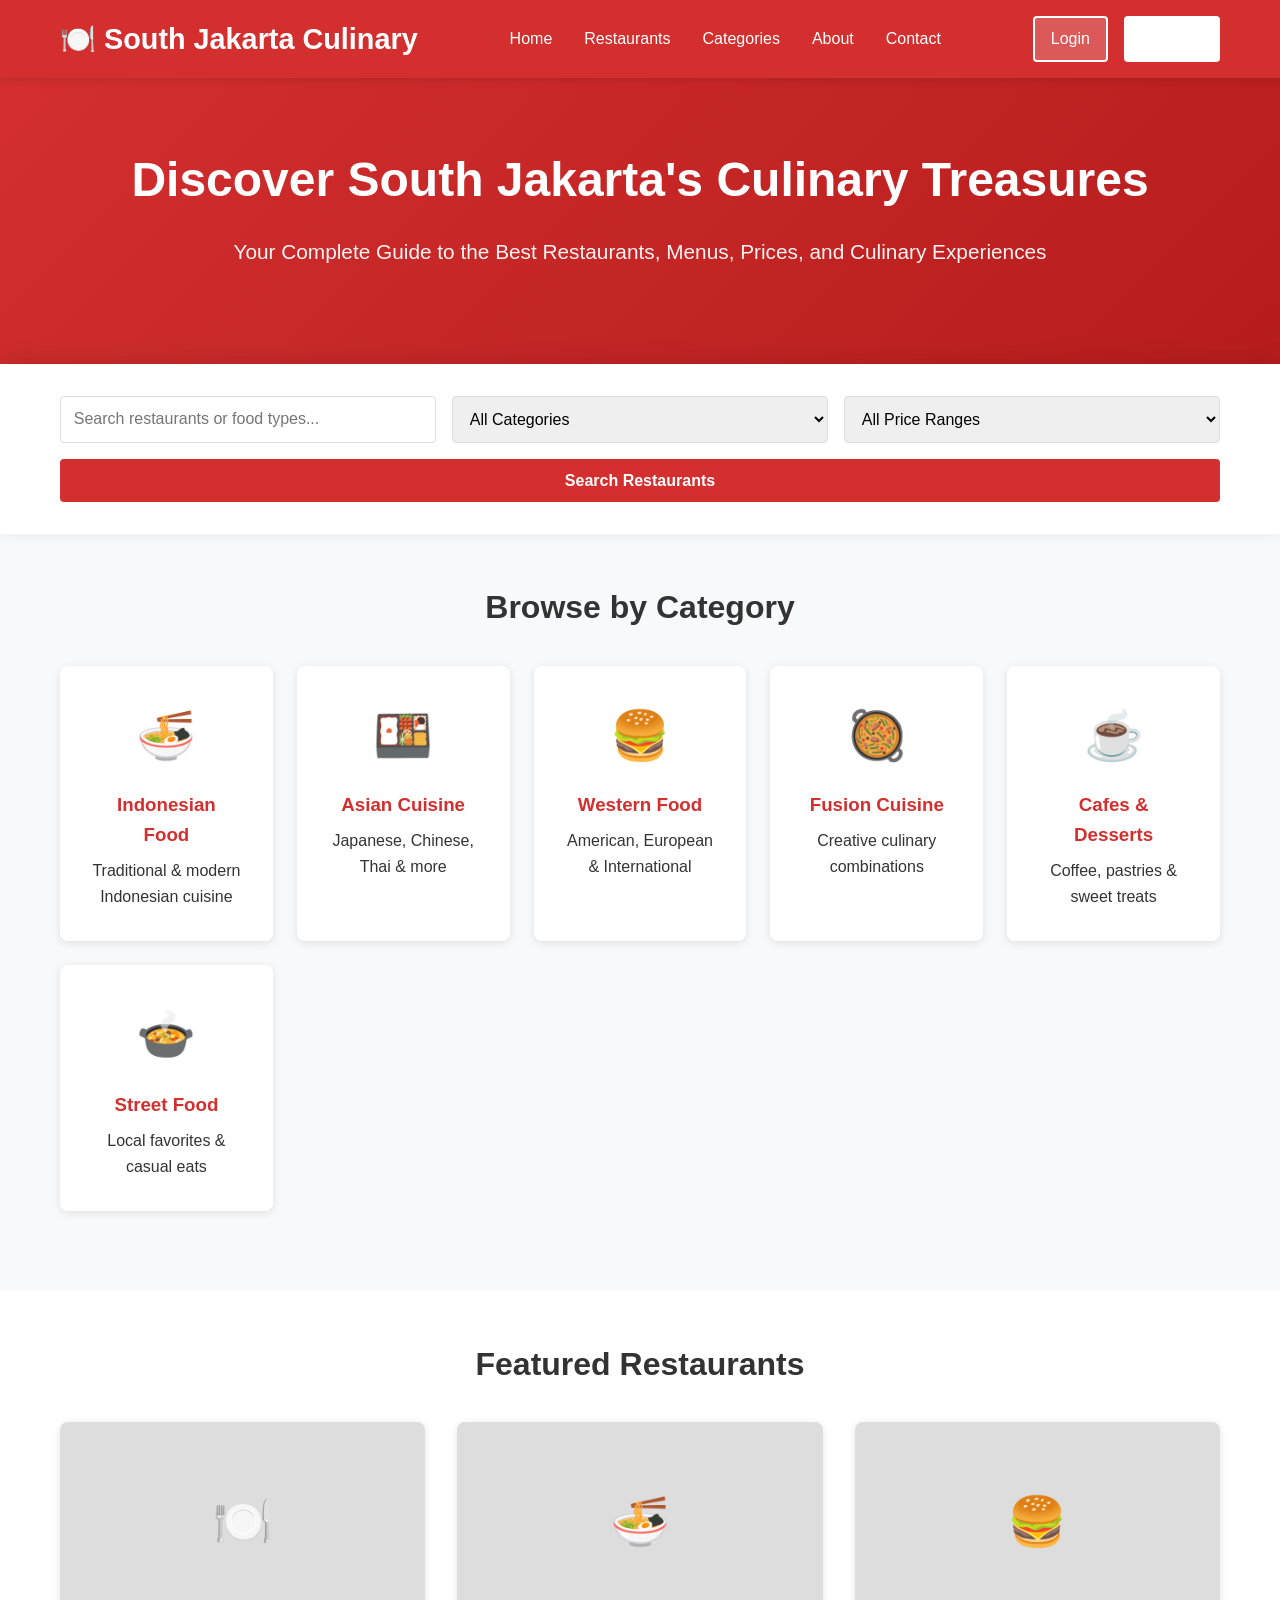
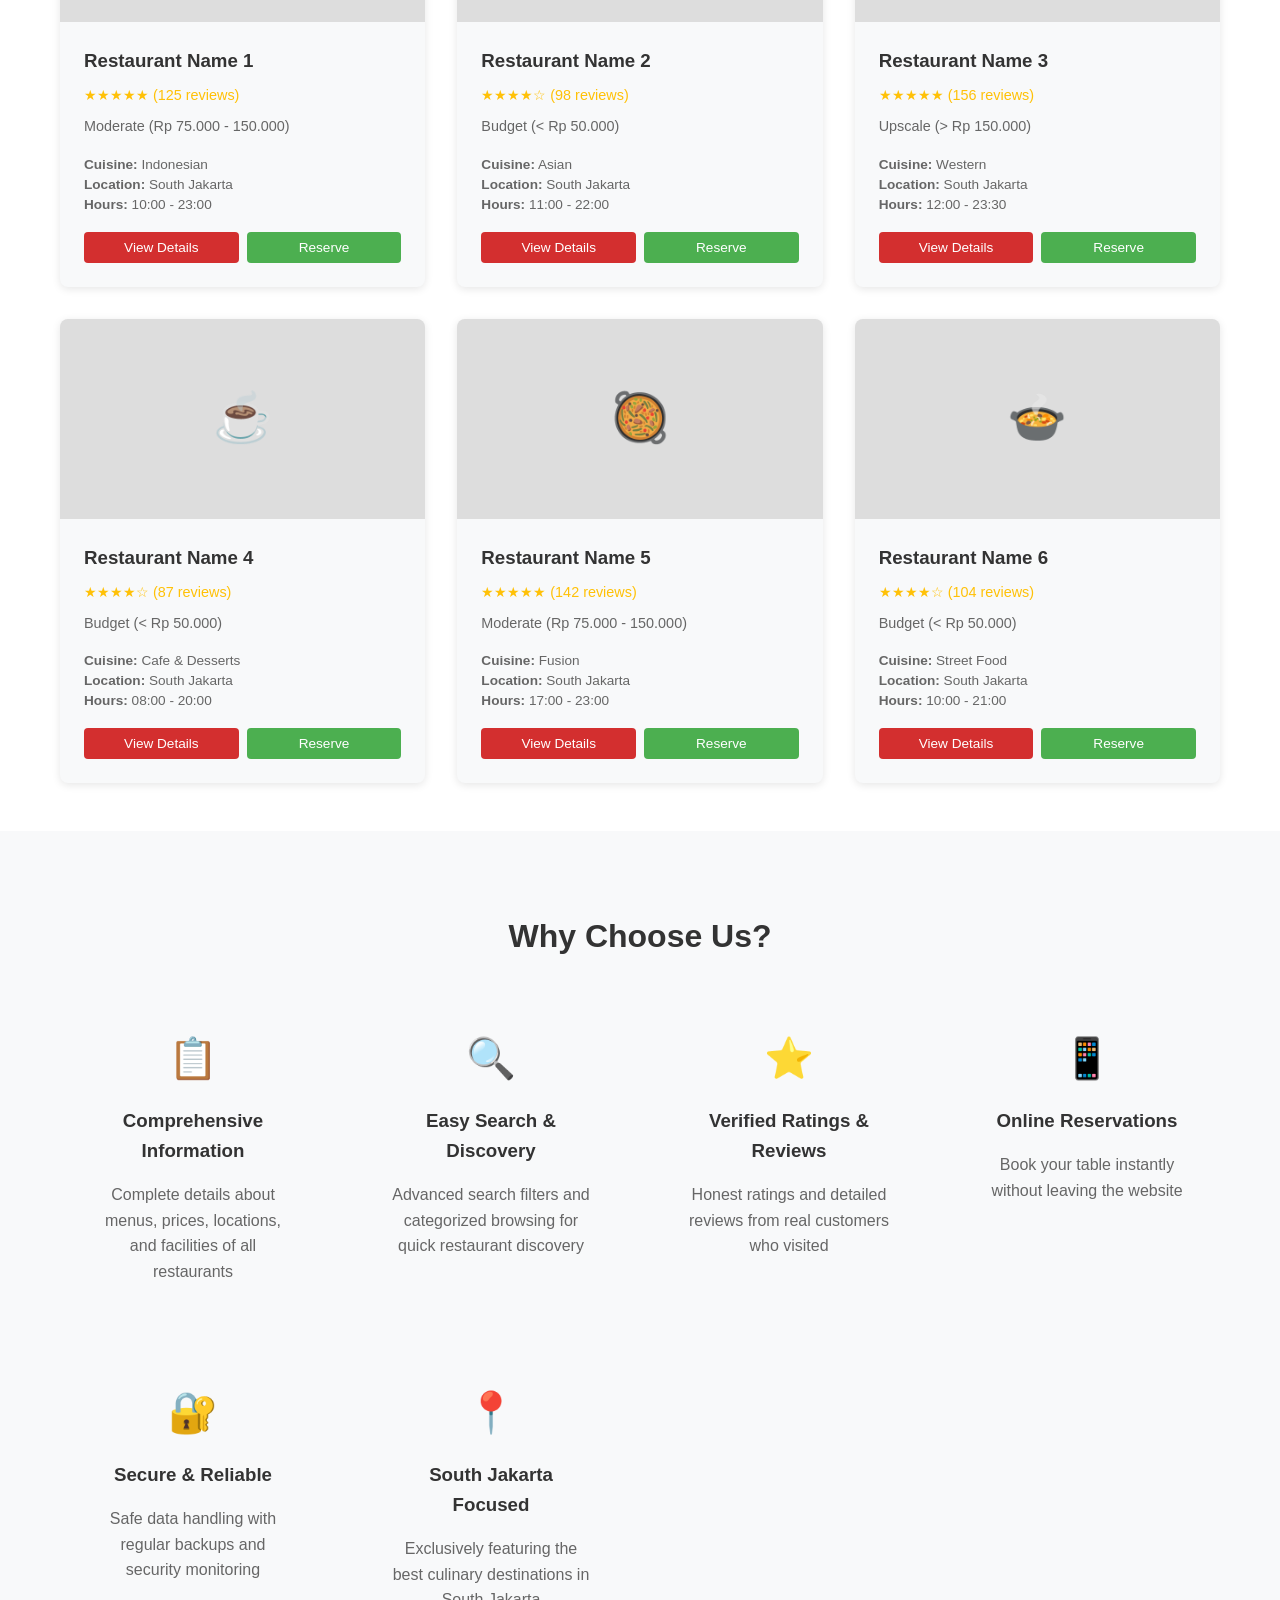
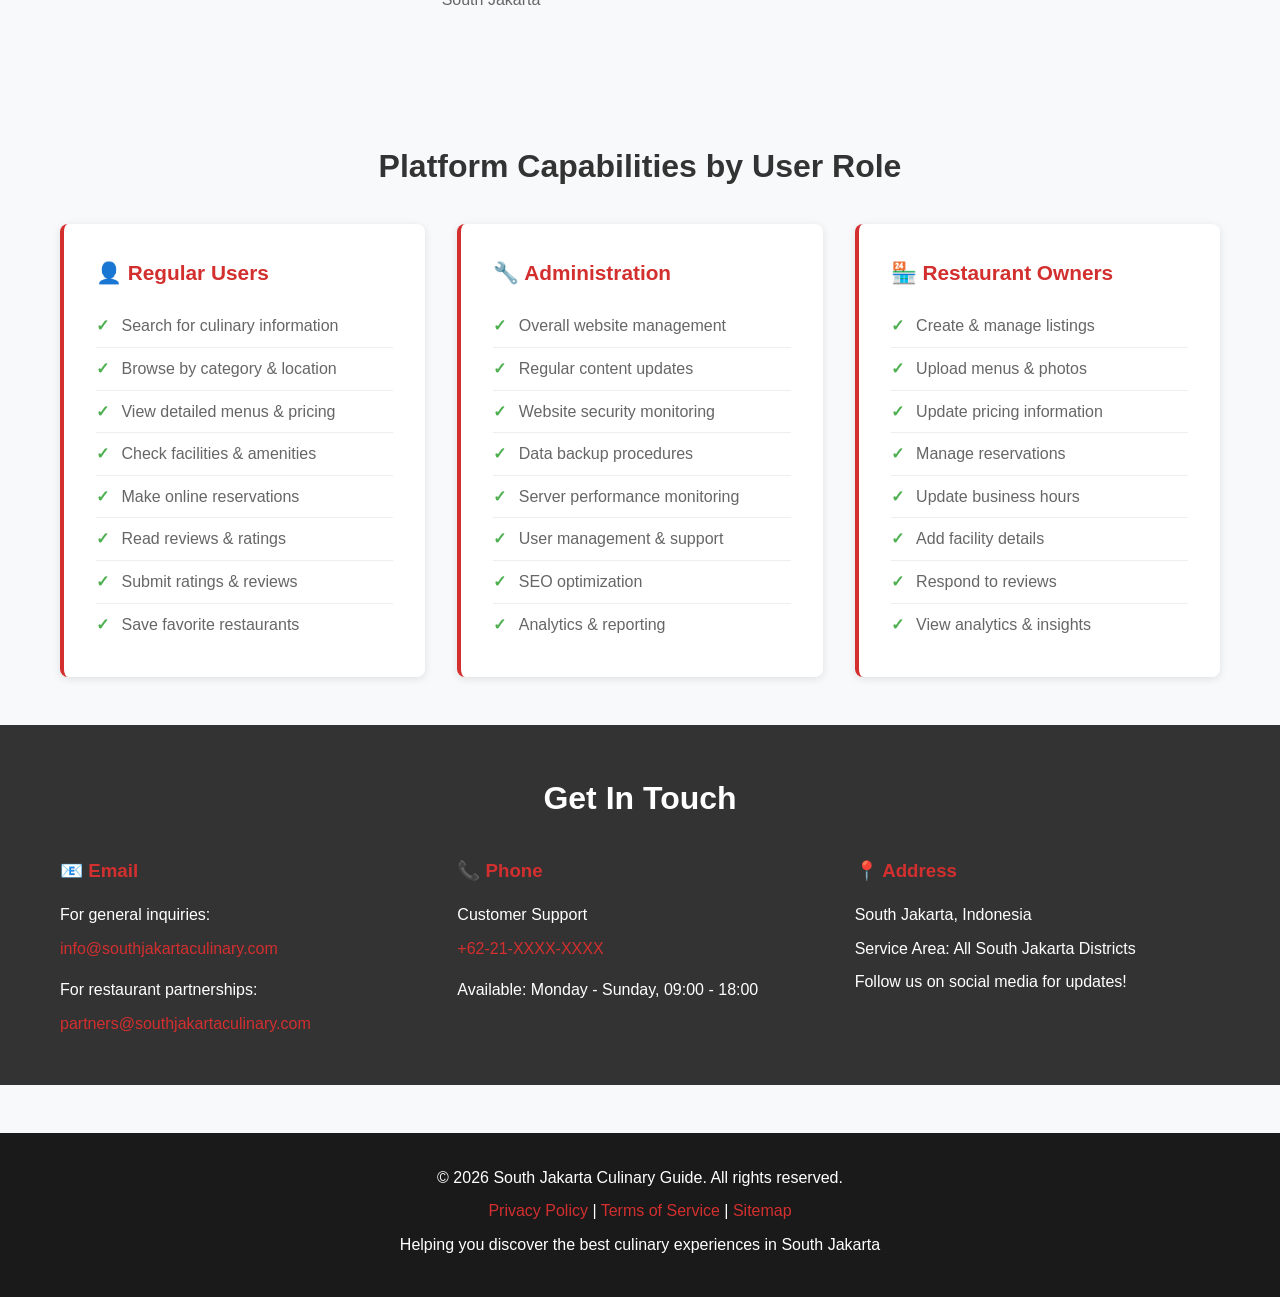
==== index.html @ 456dbf9c "Add initial HTML structure for culinary guide This commit adds a complete HTML structure for the Sou" ====
<!DOCTYPE html>
<html lang="en">
<head>
    <meta charset="UTF-8">
    <meta name="viewport" content="width=device-width, initial-scale=1.0">
    <meta name="description" content="Discover the latest culinary highlights in South Jakarta. Find menus, prices, facilities, ratings, and make reservations at your favorite restaurants.">
    <meta name="keywords" content="South Jakarta, culinary, restaurants, food, menus, prices, reservations, ratings">
    <meta name="author" content="South Jakarta Culinary Guide">
    <meta name="robots" content="index, follow">
    <meta property="og:title" content="South Jakarta Culinary Guide - Latest Food & Restaurant Information">
    <meta property="og:description" content="Your complete guide to culinary highlights in South Jakarta">
    <meta property="og:type" content="website">
    
    <title>South Jakarta Culinary Guide - Discover the Best Restaurants & Food Spots</title>
    
    <style>
        * {
            margin: 0;
            padding: 0;
            box-sizing: border-box;
        }

        body {
            font-family: 'Segoe UI', Tahoma, Geneva, Verdana, sans-serif;
            line-height: 1.6;
            color: #333;
            background-color: #f8f9fa;
        }

        /* Navigation Bar */
        nav {
            background-color: #d32f2f;
            padding: 1rem 0;
            position: sticky;
            top: 0;
            z-index: 100;
            box-shadow: 0 2px 10px rgba(0,0,0,0.1);
        }

        nav .container {
            max-width: 1200px;
            margin: 0 auto;
            padding: 0 20px;
            display: flex;
            justify-content: space-between;
            align-items: center;
        }

        .logo {
            color: white;
            font-size: 1.8rem;
            font-weight: bold;
            text-decoration: none;
        }

        .nav-links {
            display: flex;
            list-style: none;
            gap: 2rem;
        }

        .nav-links a {
            color: white;
            text-decoration: none;
            transition: opacity 0.3s;
        }

        .nav-links a:hover {
            opacity: 0.8;
        }

        .auth-buttons {
            display: flex;
            gap: 1rem;
        }

        .auth-buttons a {
            padding: 0.5rem 1rem;
            border-radius: 4px;
            text-decoration: none;
            transition: background-color 0.3s;
            color: white;
        }

        .login-btn {
            background-color: rgba(255,255,255,0.2);
            border: 2px solid white;
        }

        .login-btn:hover {
            background-color: rgba(255,255,255,0.3);
        }

        .register-btn {
            background-color: white;
            color: #d32f2f;
            font-weight: bold;
        }

        .register-btn:hover {
            background-color: #f0f0f0;
        }

        /* Hero Section */
        .hero {
            background: linear-gradient(135deg, #d32f2f 0%, #b71c1c 100%);
            color: white;
            padding: 4rem 20px;
            text-align: center;
        }

        .hero .container {
            max-width: 1200px;
            margin: 0 auto;
        }

        .hero h1 {
            font-size: 3rem;
            margin-bottom: 1rem;
            font-weight: bold;
        }

        .hero p {
            font-size: 1.3rem;
            margin-bottom: 2rem;
            opacity: 0.95;
        }

        /* Search Bar */
        .search-section {
            background-color: white;
            padding: 2rem 20px;
            box-shadow: 0 -5px 20px rgba(0,0,0,0.1);
        }

        .search-section .container {
            max-width: 1200px;
            margin: 0 auto;
            display: grid;
            grid-template-columns: 1fr 1fr 1fr;
            gap: 1rem;
        }

        .search-section input,
        .search-section select {
            padding: 0.8rem;
            border: 1px solid #ddd;
            border-radius: 4px;
            font-size: 1rem;
        }

        .search-section input:focus,
        .search-section select:focus {
            outline: none;
            border-color: #d32f2f;
            box-shadow: 0 0 5px rgba(211, 47, 47, 0.3);
        }

        .search-btn {
            background-color: #d32f2f;
            color: white;
            border: none;
            padding: 0.8rem;
            border-radius: 4px;
            font-size: 1rem;
            font-weight: bold;
            cursor: pointer;
            transition: background-color 0.3s;
            grid-column: 1 / -1;
        }

        .search-btn:hover {
            background-color: #b71c1c;
        }

        /* Main Container */
        .container {
            max-width: 1200px;
            margin: 0 auto;
            padding: 0 20px;
        }

        /* Category Section */
        .categories-section {
            padding: 3rem 20px;
        }

        .section-title {
            font-size: 2rem;
            margin-bottom: 2rem;
            text-align: center;
            color: #333;
            font-weight: bold;
        }

        .categories-grid {
            display: grid;
            grid-template-columns: repeat(auto-fit, minmax(200px, 1fr));
            gap: 1.5rem;
        }

        .category-card {
            background-color: white;
            padding: 2rem;
            border-radius: 8px;
            text-align: center;
            cursor: pointer;
            transition: transform 0.3s, box-shadow 0.3s;
            box-shadow: 0 2px 8px rgba(0,0,0,0.1);
        }

        .category-card:hover {
            transform: translateY(-5px);
            box-shadow: 0 8px 16px rgba(0,0,0,0.15);
        }

        .category-icon {
            font-size: 3rem;
            margin-bottom: 1rem;
        }

        .category-card h3 {
            color: #d32f2f;
            margin-bottom: 0.5rem;
        }

        /* Featured Restaurants Section */
        .featured-section {
            padding: 3rem 20px;
            background-color: white;
            margin: 2rem 0;
        }

        .restaurants-grid {
            display: grid;
            grid-template-columns: repeat(auto-fill, minmax(280px, 1fr));
            gap: 2rem;
        }

        .restaurant-card {
            background-color: #f8f9fa;
            border-radius: 8px;
            overflow: hidden;
            box-shadow: 0 2px 8px rgba(0,0,0,0.1);
            transition: transform 0.3s, box-shadow 0.3s;
        }

        .restaurant-card:hover {
            transform: translateY(-5px);
            box-shadow: 0 8px 16px rgba(0,0,0,0.15);
        }

        .restaurant-image {
            width: 100%;
            height: 200px;
            background-color: #ddd;
            display: flex;
            align-items: center;
            justify-content: center;
            font-size: 3rem;
            color: #999;
        }

        .restaurant-info {
            padding: 1.5rem;
        }

        .restaurant-info h3 {
            margin-bottom: 0.5rem;
            color: #333;
        }

        .rating {
            color: #ffc107;
            margin-bottom: 0.5rem;
            font-size: 0.9rem;
        }

        .price-range {
            color: #666;
            margin-bottom: 1rem;
            font-size: 0.9rem;
        }

        .restaurant-details {
            font-size: 0.85rem;
            color: #666;
            margin-bottom: 1rem;
            line-height: 1.5;
        }

        .btn-group {
            display: flex;
            gap: 0.5rem;
        }

        .btn-small {
            padding: 0.5rem 1rem;
            border-radius: 4px;
            border: none;
            cursor: pointer;
            text-decoration: none;
            font-size: 0.85rem;
            transition: background-color 0.3s;
            text-align: center;
            flex: 1;
        }

        .btn-view {
            background-color: #d32f2f;
            color: white;
        }

        .btn-view:hover {
            background-color: #b71c1c;
        }

        .btn-reserve {
            background-color: #4CAF50;
            color: white;
        }

        .btn-reserve:hover {
            background-color: #45a049;
        }

        /* Features Section */
        .features-section {
            padding: 3rem 20px;
        }

        .features-grid {
            display: grid;
            grid-template-columns: repeat(auto-fit, minmax(250px, 1fr));
            gap: 2rem;
        }

        .feature-box {
            text-align: center;
            padding: 2rem;
        }

        .feature-icon {
            font-size: 2.5rem;
            margin-bottom: 1rem;
            color: #d32f2f;
        }

        .feature-box h3 {
            margin-bottom: 1rem;
            color: #333;
        }

        .feature-box p {
            color: #666;
            line-height: 1.6;
        }

        /* User Roles Section */
        .roles-section {
            padding: 3rem 20px;
            background-color: #f8f9fa;
        }

        .roles-grid {
            display: grid;
            grid-template-columns: repeat(auto-fit, minmax(300px, 1fr));
            gap: 2rem;
        }

        .role-card {
            background-color: white;
            padding: 2rem;
            border-radius: 8px;
            border-left: 4px solid #d32f2f;
            box-shadow: 0 2px 8px rgba(0,0,0,0.1);
        }

        .role-card h3 {
            color: #d32f2f;
            margin-bottom: 1rem;
            font-size: 1.3rem;
        }

        .role-card ul {
            list-style: none;
            padding-left: 0;
        }

        .role-card li {
            padding: 0.5rem 0;
            color: #666;
            border-bottom: 1px solid #eee;
        }

        .role-card li:last-child {
            border-bottom: none;
        }

        .role-card li:before {
            content: "✓ ";
            color: #4CAF50;
            font-weight: bold;
            margin-right: 0.5rem;
        }

        /* Contact Section */
        .contact-section {
            padding: 3rem 20px;
            background-color: #333;
            color: white;
        }

        .contact-content {
            display: grid;
            grid-template-columns: repeat(auto-fit, minmax(250px, 1fr));
            gap: 2rem;
        }

        .contact-box h3 {
            margin-bottom: 1rem;
            color: #d32f2f;
        }

        .contact-box p {
            margin-bottom: 0.5rem;
        }

        .contact-box a {
            color: #d32f2f;
            text-decoration: none;
        }

        .contact-box a:hover {
            text-decoration: underline;
        }

        /* Footer */
        footer {
            background-color: #1a1a1a;
            color: white;
            text-align: center;
            padding: 2rem;
            margin-top: 3rem;
        }

        footer p {
            margin-bottom: 0.5rem;
        }

        footer a {
            color: #d32f2f;
            text-decoration: none;
        }

        footer a:hover {
            text-decoration: underline;
        }

        /* Mobile Responsive */
        @media (max-width: 768px) {
            .nav-links {
                gap: 1rem;
            }

            .hero h1 {
                font-size: 2rem;
            }

            .hero p {
                font-size: 1rem;
            }

            .search-section .container {
                grid-template-columns: 1fr;
            }

            .search-btn {
                grid-column: auto;
            }

            .categories-grid {
                grid-template-columns: repeat(auto-fit, minmax(150px, 1fr));
            }

            .restaurants-grid {
                grid-template-columns: 1fr;
            }

            .btn-group {
                flex-direction: column;
            }

            .nav-links {
                display: none;
            }
        }

        @media (max-width: 480px) {
            .auth-buttons {
                flex-direction: column;
                gap: 0.5rem;
            }

            .hero h1 {
                font-size: 1.5rem;
            }

            .section-title {
                font-size: 1.5rem;
            }
        }
    </style>
</head>
<body>
    <!-- Navigation Bar -->
    <nav>
        <div class="container">
            <a href="#" class="logo">🍽️ South Jakarta Culinary</a>
            <ul class="nav-links">
                <li><a href="#home">Home</a></li>
                <li><a href="#restaurants">Restaurants</a></li>
                <li><a href="#categories">Categories</a></li>
                <li><a href="#about">About</a></li>
                <li><a href="#contact">Contact</a></li>
            </ul>
            <div class="auth-buttons">
                <a href="#login" class="login-btn">Login</a>
                <a href="#register" class="register-btn">Register</a>
            </div>
        </div>
    </nav>

    <!-- Hero Section -->
    <section class="hero" id="home">
        <div class="container">
            <h1>Discover South Jakarta's Culinary Treasures</h1>
            <p>Your Complete Guide to the Best Restaurants, Menus, Prices, and Culinary Experiences</p>
        </div>
    </section>

    <!-- Search Bar -->
    <section class="search-section">
        <div class="container">
            <input type="text" placeholder="Search restaurants or food types..." id="searchInput">
            <select id="categoryFilter">
                <option value="">All Categories</option>
                <option value="indonesian">Indonesian Cuisine</option>
                <option value="asian">Asian Cuisine</option>
                <option value="western">Western Cuisine</option>
                <option value="fusion">Fusion Cuisine</option>
                <option value="desserts">Desserts & Cafe</option>
            </select>
            <select id="priceFilter">
                <option value="">All Price Ranges</option>
                <option value="budget">Budget (< Rp 50.000)</option>
                <option value="moderate">Moderate (Rp 50.000 - 150.000)</option>
                <option value="upscale">Upscale (> Rp 150.000)</option>
            </select>
            <button class="search-btn">Search Restaurants</button>
        </div>
    </section>

    <!-- Categories Section -->
    <section class="categories-section" id="categories">
        <div class="container">
            <h2 class="section-title">Browse by Category</h2>
            <div class="categories-grid">
                <div class="category-card">
                    <div class="category-icon">🍜</div>
                    <h3>Indonesian Food</h3>
                    <p>Traditional & modern Indonesian cuisine</p>
                </div>
                <div class="category-card">
                    <div class="category-icon">🍱</div>
                    <h3>Asian Cuisine</h3>
                    <p>Japanese, Chinese, Thai & more</p>
                </div>
                <div class="category-card">
                    <div class="category-icon">🍔</div>
                    <h3>Western Food</h3>
                    <p>American, European & International</p>
                </div>
                <div class="category-card">
                    <div class="category-icon">🥘</div>
                    <h3>Fusion Cuisine</h3>
                    <p>Creative culinary combinations</p>
                </div>
                <div class="category-card">
                    <div class="category-icon">☕</div>
                    <h3>Cafes & Desserts</h3>
                    <p>Coffee, pastries & sweet treats</p>
                </div>
                <div class="category-card">
                    <div class="category-icon">🍲</div>
                    <h3>Street Food</h3>
                    <p>Local favorites & casual eats</p>
                </div>
            </div>
        </div>
    </section>

    <!-- Featured Restaurants Section -->
    <section class="featured-section" id="restaurants">
        <div class="container">
            <h2 class="section-title">Featured Restaurants</h2>
            <div class="restaurants-grid">
                <!-- Restaurant Card 1 -->
                <div class="restaurant-card">
                    <div class="restaurant-image">🍽️</div>
                    <div class="restaurant-info">
                        <h3>Restaurant Name 1</h3>
                        <div class="rating">★★★★★ (125 reviews)</div>
                        <div class="price-range">Moderate (Rp 75.000 - 150.000)</div>
                        <div class="restaurant-details">
                            <strong>Cuisine:</strong> Indonesian<br>
                            <strong>Location:</strong> South Jakarta<br>
                            <strong>Hours:</strong> 10:00 - 23:00
                        </div>
                        <div class="btn-group">
                            <button class="btn-small btn-view">View Details</button>
                            <button class="btn-small btn-reserve">Reserve</button>
                        </div>
                    </div>
                </div>

                <!-- Restaurant Card 2 -->
                <div class="restaurant-card">
                    <div class="restaurant-image">🍜</div>
                    <div class="restaurant-info">
                        <h3>Restaurant Name 2</h3>
                        <div class="rating">★★★★☆ (98 reviews)</div>
                        <div class="price-range">Budget (< Rp 50.000)</div>
                        <div class="restaurant-details">
                            <strong>Cuisine:</strong> Asian<br>
                            <strong>Location:</strong> South Jakarta<br>
                            <strong>Hours:</strong> 11:00 - 22:00
                        </div>
                        <div class="btn-group">
                            <button class="btn-small btn-view">View Details</button>
                            <button class="btn-small btn-reserve">Reserve</button>
                        </div>
                    </div>
                </div>

                <!-- Restaurant Card 3 -->
                <div class="restaurant-card">
                    <div class="restaurant-image">🍔</div>
                    <div class="restaurant-info">
                        <h3>Restaurant Name 3</h3>
                        <div class="rating">★★★★★ (156 reviews)</div>
                        <div class="price-range">Upscale (> Rp 150.000)</div>
                        <div class="restaurant-details">
                            <strong>Cuisine:</strong> Western<br>
                            <strong>Location:</strong> South Jakarta<br>
                            <strong>Hours:</strong> 12:00 - 23:30
                        </div>
                        <div class="btn-group">
                            <button class="btn-small btn-view">View Details</button>
                            <button class="btn-small btn-reserve">Reserve</button>
                        </div>
                    </div>
                </div>

                <!-- Restaurant Card 4 -->
                <div class="restaurant-card">
                    <div class="restaurant-image">☕</div>
                    <div class="restaurant-info">
                        <h3>Restaurant Name 4</h3>
                        <div class="rating">★★★★☆ (87 reviews)</div>
                        <div class="price-range">Budget (< Rp 50.000)</div>
                        <div class="restaurant-details">
                            <strong>Cuisine:</strong> Cafe & Desserts<br>
                            <strong>Location:</strong> South Jakarta<br>
                            <strong>Hours:</strong> 08:00 - 20:00
                        </div>
                        <div class="btn-group">
                            <button class="btn-small btn-view">View Details</button>
                            <button class="btn-small btn-reserve">Reserve</button>
                        </div>
                    </div>
                </div>

                <!-- Restaurant Card 5 -->
                <div class="restaurant-card">
                    <div class="restaurant-image">🥘</div>
                    <div class="restaurant-info">
                        <h3>Restaurant Name 5</h3>
                        <div class="rating">★★★★★ (142 reviews)</div>
                        <div class="price-range">Moderate (Rp 75.000 - 150.000)</div>
                        <div class="restaurant-details">
                            <strong>Cuisine:</strong> Fusion<br>
                            <strong>Location:</strong> South Jakarta<br>
                            <strong>Hours:</strong> 17:00 - 23:00
                        </div>
                        <div class="btn-group">
                            <button class="btn-small btn-view">View Details</button>
                            <button class="btn-small btn-reserve">Reserve</button>
                        </div>
                    </div>
                </div>

                <!-- Restaurant Card 6 -->
                <div class="restaurant-card">
                    <div class="restaurant-image">🍲</div>
                    <div class="restaurant-info">
                        <h3>Restaurant Name 6</h3>
                        <div class="rating">★★★★☆ (104 reviews)</div>
                        <div class="price-range">Budget (< Rp 50.000)</div>
                        <div class="restaurant-details">
                            <strong>Cuisine:</strong> Street Food<br>
                            <strong>Location:</strong> South Jakarta<br>
                            <strong>Hours:</strong> 10:00 - 21:00
                        </div>
                        <div class="btn-group">
                            <button class="btn-small btn-view">View Details</button>
                            <button class="btn-small btn-reserve">Reserve</button>
                        </div>
                    </div>
                </div>
            </div>
        </div>
    </section>

    <!-- Key Features Section -->
    <section class="features-section">
        <div class="container">
            <h2 class="section-title">Why Choose Us?</h2>
            <div class="features-grid">
                <div class="feature-box">
                    <div class="feature-icon">📋</div>
                    <h3>Comprehensive Information</h3>
                    <p>Complete details about menus, prices, locations, and facilities of all restaurants</p>
                </div>
                <div class="feature-box">
                    <div class="feature-icon">🔍</div>
                    <h3>Easy Search & Discovery</h3>
                    <p>Advanced search filters and categorized browsing for quick restaurant discovery</p>
                </div>
                <div class="feature-box">
                    <div class="feature-icon">⭐</div>
                    <h3>Verified Ratings & Reviews</h3>
                    <p>Honest ratings and detailed reviews from real customers who visited</p>
                </div>
                <div class="feature-box">
                    <div class="feature-icon">📱</div>
                    <h3>Online Reservations</h3>
                    <p>Book your table instantly without leaving the website</p>
                </div>
                <div class="feature-box">
                    <div class="feature-icon">🔐</div>
                    <h3>Secure & Reliable</h3>
                    <p>Safe data handling with regular backups and security monitoring</p>
                </div>
                <div class="feature-box">
                    <div class="feature-icon">📍</div>
                    <h3>South Jakarta Focused</h3>
                    <p>Exclusively featuring the best culinary destinations in South Jakarta</p>
                </div>
            </div>
        </div>
    </section>

    <!-- User Roles & Functionality Section -->
    <section class="roles-section" id="about">
        <div class="container">
            <h2 class="section-title">Platform Capabilities by User Role</h2>
            <div class="roles-grid">
                <!-- User Role -->
                <div class="role-card">
                    <h3>👤 Regular Users</h3>
                    <ul>
                        <li>Search for culinary information</li>
                        <li>Browse by category & location</li>
                        <li>View detailed menus & pricing</li>
                        <li>Check facilities & amenities</li>
                        <li>Make online reservations</li>
                        <li>Read reviews & ratings</li>
                        <li>Submit ratings & reviews</li>
                        <li>Save favorite restaurants</li>
                    </ul>
                </div>

                <!-- Administrator Role -->
                <div class="role-card">
                    <h3>🔧 Administration</h3>
                    <ul>
                        <li>Overall website management</li>
                        <li>Regular content updates</li>
                        <li>Website security monitoring</li>
                        <li>Data backup procedures</li>
                        <li>Server performance monitoring</li>
                        <li>User management & support</li>
                        <li>SEO optimization</li>
                        <li>Analytics & reporting</li>
                    </ul>
                </div>

                <!-- Restaurant Owner Role -->
                <div class="role-card">
                    <h3>🏪 Restaurant Owners</h3>
                    <ul>
                        <li>Create & manage listings</li>
                        <li>Upload menus & photos</li>
                        <li>Update pricing information</li>
                        <li>Manage reservations</li>
                        <li>Update business hours</li>
                        <li>Add facility details</li>
                        <li>Respond to reviews</li>
                        <li>View analytics & insights</li>
                    </ul>
                </div>
            </div>
        </div>
    </section>

    <!-- Contact Section -->
    <section class="contact-section" id="contact">
        <div class="container">
            <h2 class="section-title" style="color: white;">Get In Touch</h2>
            <div class="contact-content">
                <div class="contact-box">
                    <h3>📧 Email</h3>
                    <p>For general inquiries:</p>
                    <a href="mailto:info@southjakartaculinary.com">info@southjakartaculinary.com</a>
                    <p style="margin-top: 1rem;">For restaurant partnerships:</p>
                    <a href="mailto:partners@southjakartaculinary.com">partners@southjakartaculinary.com</a>
                </div>
                <div class="contact-box">
                    <h3>📞 Phone</h3>
                    <p>Customer Support</p>
                    <a href="tel:+62-21-xxxx-xxxx">+62-21-XXXX-XXXX</a>
                    <p style="margin-top: 1rem;">Available: Monday - Sunday, 09:00 - 18:00</p>
                </div>
                <div class="contact-box">
                    <h3>📍 Address</h3>
                    <p>South Jakarta, Indonesia</p>
                    <p>Service Area: All South Jakarta Districts</p>
                    <p>Follow us on social media for updates!</p>
                </div>
            </div>
        </div>
    </section>

    <!-- Footer -->
    <footer>
        <div class="container">
            <p>&copy; 2026 South Jakarta Culinary Guide. All rights reserved.</p>
            <p>
                <a href="#privacy">Privacy Policy</a> | 
                <a href="#terms">Terms of Service</a> | 
                <a href="#sitemap">Sitemap</a>
            </p>
            <p>Helping you discover the best culinary experiences in South Jakarta</p>
        </div>
    </footer>

    <script>
        // Search functionality
        document.querySelector('.search-btn').addEventListener('click', function() {
            const searchInput = document.getElementById('searchInput').value;
            const category = document.getElementById('categoryFilter').value;
            const price = document.getElementById('priceFilter').value;
            
            console.log('Search Query:', searchInput);
            console.log('Category:', category);
            console.log('Price Range:', price);
            
            // TODO: Implement actual search functionality
            alert('Search functionality will be implemented with backend integration');
        });

        // Category card click handlers
        document.querySelectorAll('.category-card').forEach(card => {
            card.addEventListener('click', function() {
                const categoryName = this.querySelector('h3').textContent;
                console.log('Selected category:', categoryName);
                // TODO: Filter restaurants by selected category
            });
        });

        // View Details button handlers
        document.querySelectorAll('.btn-view').forEach(btn => {
            btn.addEventListener('click', function() {
                const restaurantName = this.closest('.restaurant-card').querySelector('h3').textContent;
                console.log('Viewing details for:', restaurantName);
                // TODO: Navigate to detail page
            });
        });

        // Reservation button handlers
        document.querySelectorAll('.btn-reserve').forEach(btn => {
            btn.addEventListener('click', function() {
                const restaurantName = this.closest('.restaurant-card').querySelector('h3').textContent;
                console.log('Making reservation for:', restaurantName);
                // TODO: Open reservation modal/form
                alert('Reservation system coming soon!');
            });
        });

        // Smooth scrolling for navigation links
        document.querySelectorAll('a[href^="#"]').forEach(anchor => {
            anchor.addEventListener('click', function (e) {
                const href = this.getAttribute('href');
                if (href !== '#login' && href !== '#register' && href !== '#privacy' && href !== '#terms' && href !== '#sitemap') {
                    e.preventDefault();
                    const target = document.querySelector(href);
                    if (target) {
                        target.scrollIntoView({
                            behavior: 'smooth',
                            block: 'start'
                        });
                    }
                }
            });
        });
    </script>
</body>
</html>
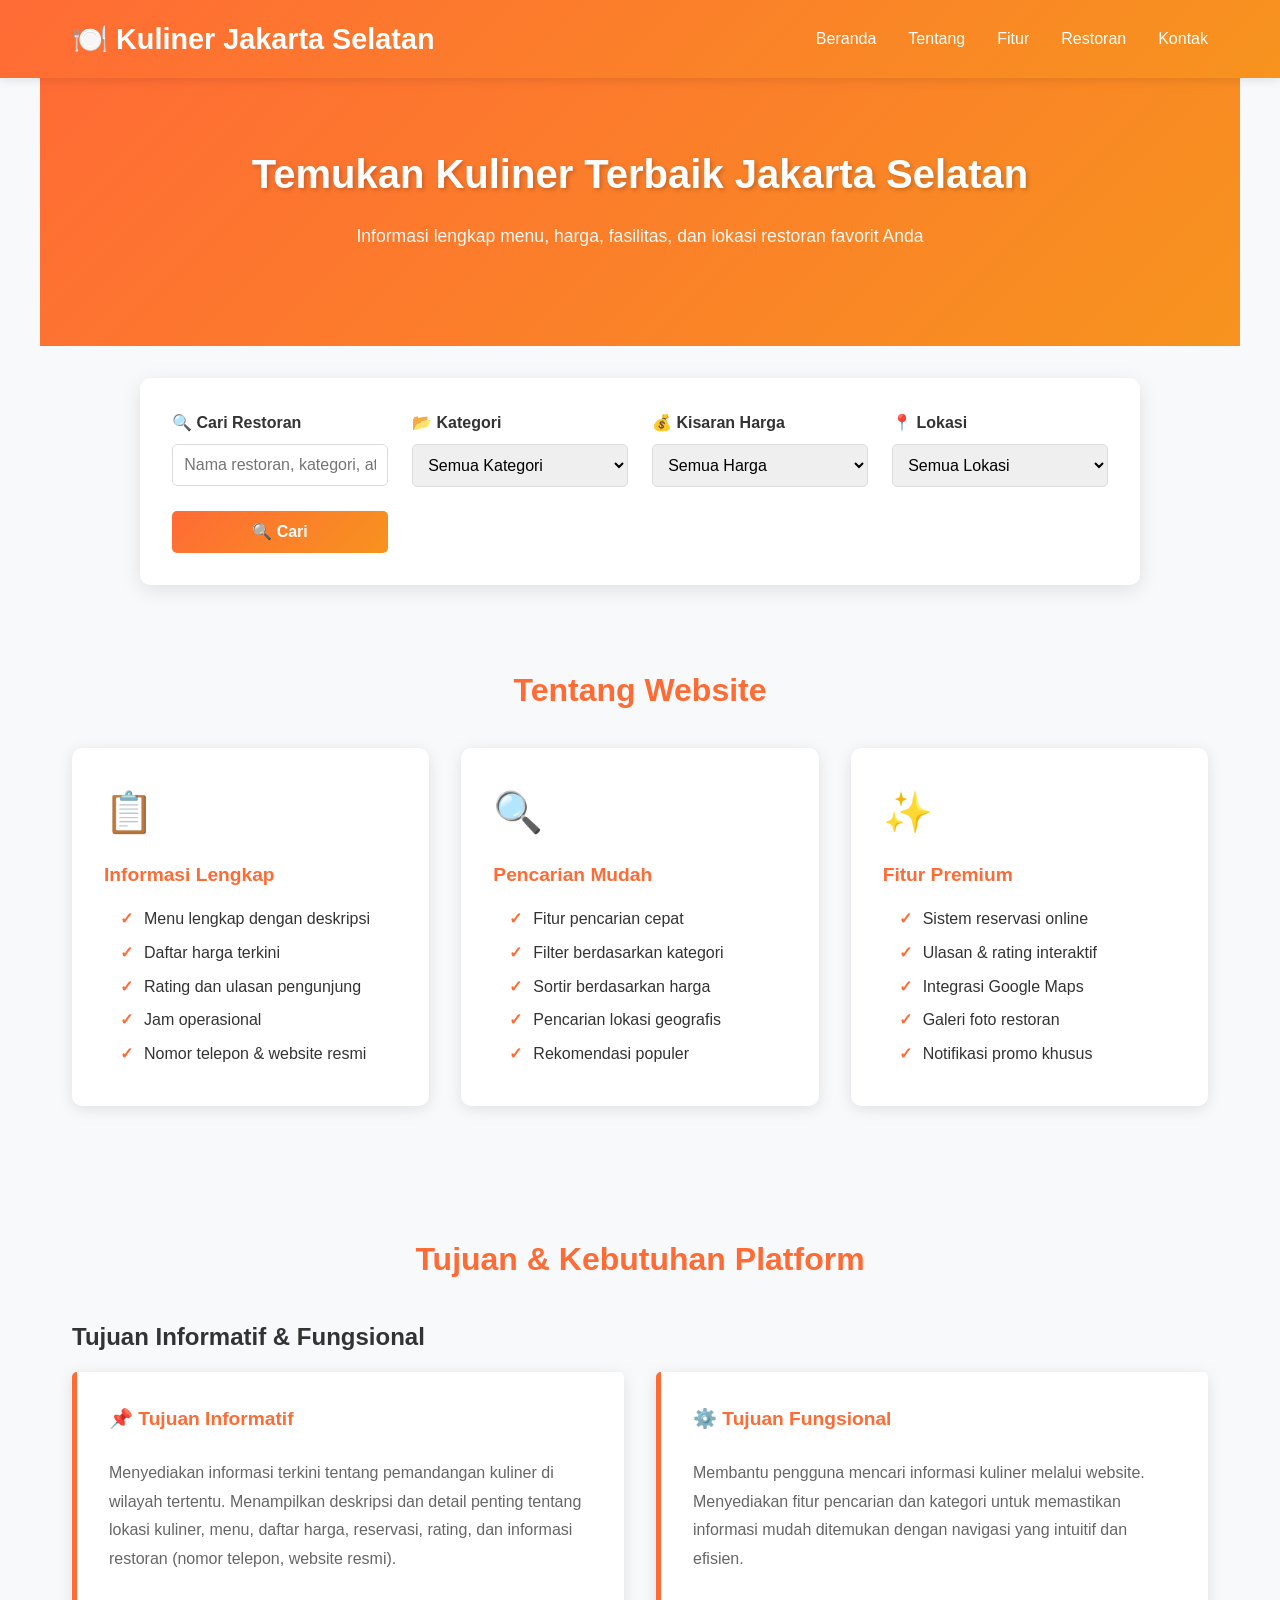
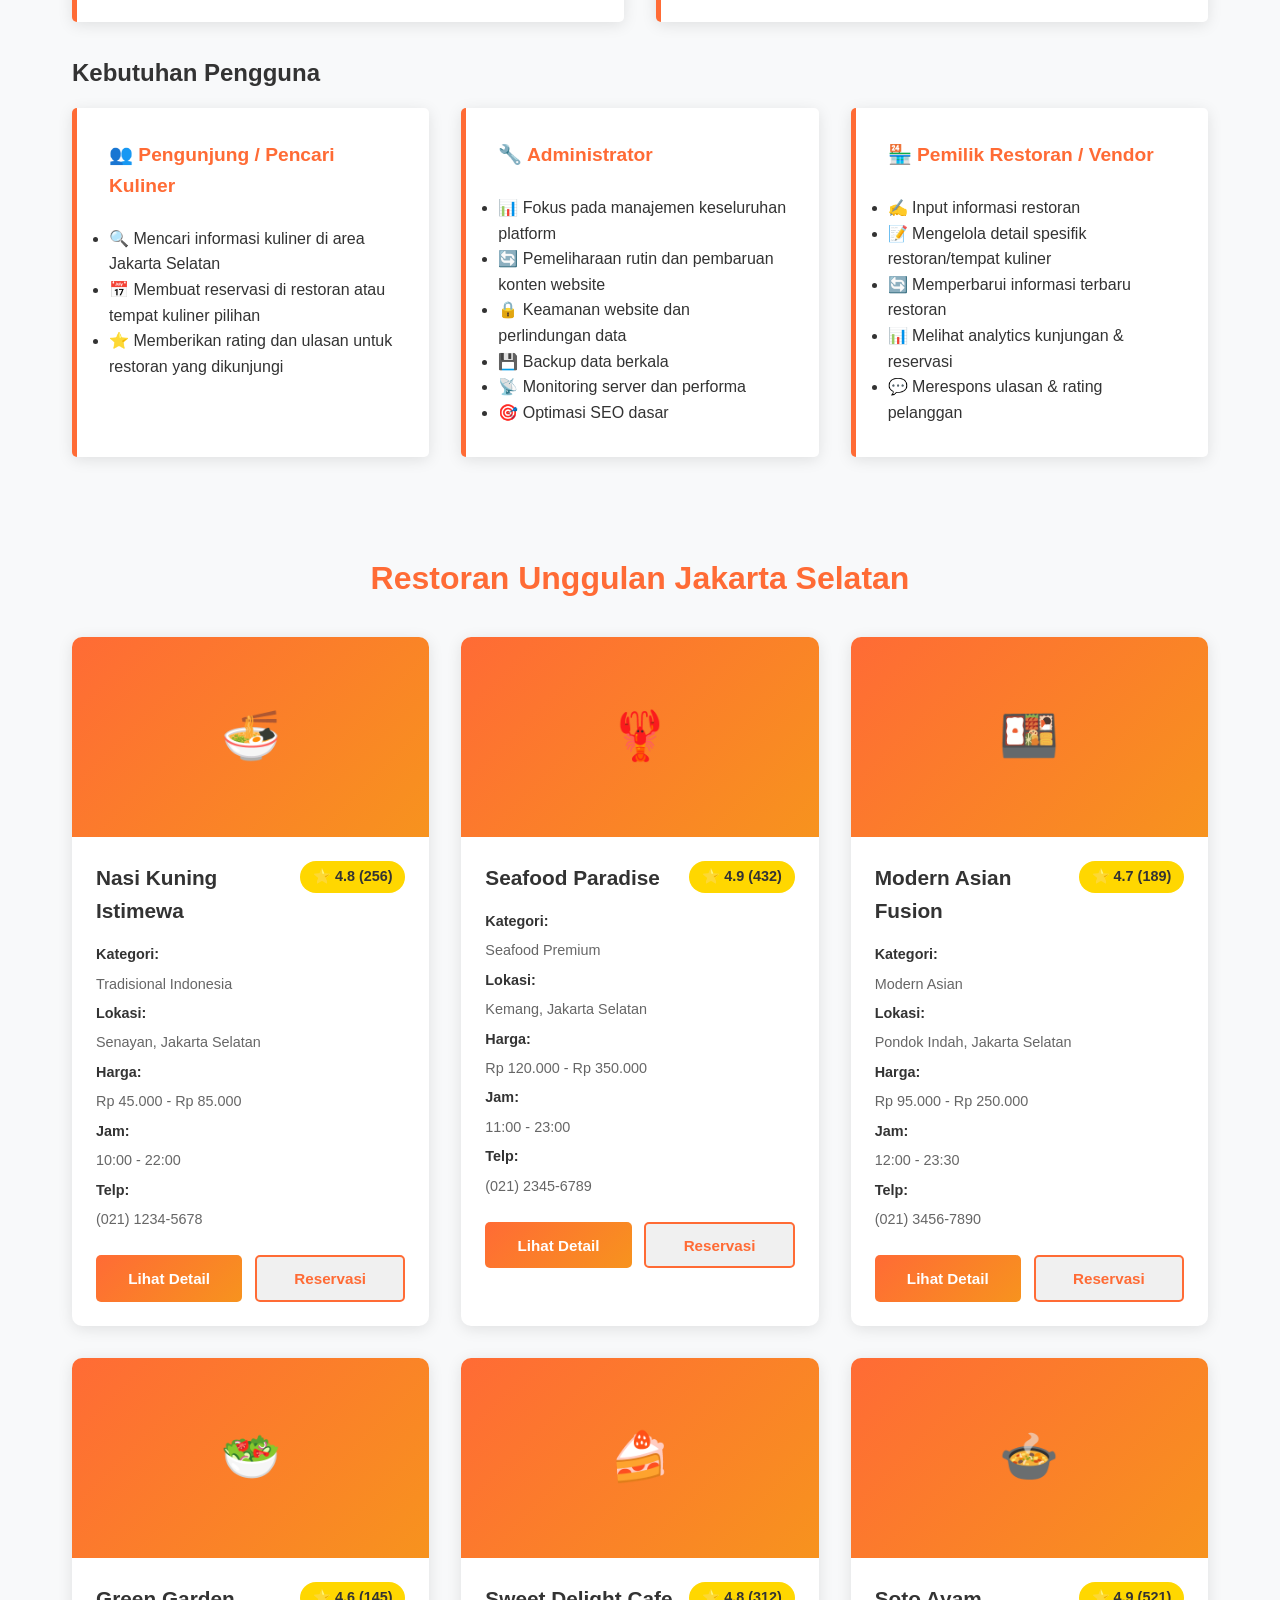
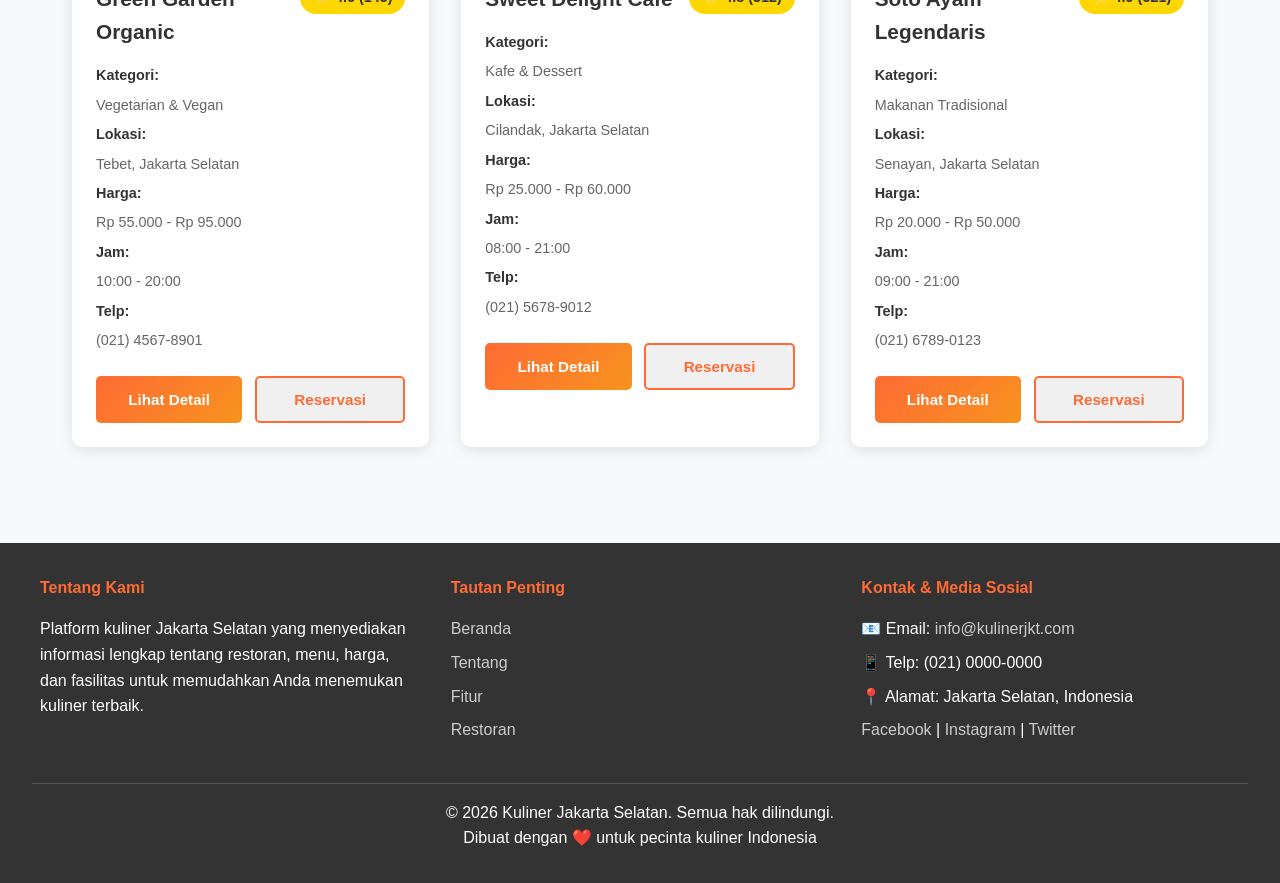
==== commit 40ff478d: "Create index.html" ====
--- a/index.html
+++ b/index.html
@@ -1,18 +1,15 @@
 <!DOCTYPE html>
-<html lang="en">
+<html lang="id">
 <head>
     <meta charset="UTF-8">
     <meta name="viewport" content="width=device-width, initial-scale=1.0">
-    <meta name="description" content="Discover the latest culinary highlights in South Jakarta. Find menus, prices, facilities, ratings, and make reservations at your favorite restaurants.">
-    <meta name="keywords" content="South Jakarta, culinary, restaurants, food, menus, prices, reservations, ratings">
-    <meta name="author" content="South Jakarta Culinary Guide">
-    <meta name="robots" content="index, follow">
-    <meta property="og:title" content="South Jakarta Culinary Guide - Latest Food & Restaurant Information">
-    <meta property="og:description" content="Your complete guide to culinary highlights in South Jakarta">
+    <meta name="description" content="Informasi Kuliner Terlengkap Jakarta Selatan - Menu, Harga, Fasilitas, dan Lokasi Restoran Terbaik">
+    <meta name="keywords" content="kuliner, restoran, Jakarta Selatan, menu, reservasi, rating">
+    <meta name="author" content="Kuliner Jakarta Selatan">
+    <meta property="og:title" content="Kuliner Jakarta Selatan - Informasi Restoran Terlengkap">
+    <meta property="og:description" content="Cari informasi kuliner, menu, harga, dan reservasi restoran di Jakarta Selatan">
     <meta property="og:type" content="website">
-    
-    <title>South Jakarta Culinary Guide - Discover the Best Restaurants & Food Spots</title>
-    
+    <title>Kuliner Jakarta Selatan - Informasi Restoran & Reservasi</title>
     <style>
         * {
             margin: 0;
@@ -27,9 +24,10 @@
             background-color: #f8f9fa;
         }
 
-        /* Navigation Bar */
-        nav {
-            background-color: #d32f2f;
+        /* ===== HEADER & NAVIGASI ===== */
+        header {
+            background: linear-gradient(135deg, #ff6b35 0%, #f7931e 100%);
+            color: white;
             padding: 1rem 0;
             position: sticky;
             top: 0;
@@ -37,20 +35,20 @@
             box-shadow: 0 2px 10px rgba(0,0,0,0.1);
         }
 
-        nav .container {
-            max-width: 1200px;
-            margin: 0 auto;
-            padding: 0 20px;
+        nav {
             display: flex;
             justify-content: space-between;
             align-items: center;
+            max-width: 1200px;
+            margin: 0 auto;
+            padding: 0 2rem;
         }
 
         .logo {
-            color: white;
             font-size: 1.8rem;
             font-weight: bold;
             text-decoration: none;
+            color: white;
         }
 
         .nav-links {
@@ -69,850 +67,780 @@
             opacity: 0.8;
         }
 
-        .auth-buttons {
-            display: flex;
-            gap: 1rem;
-        }
-
-        .auth-buttons a {
-            padding: 0.5rem 1rem;
-            border-radius: 4px;
-            text-decoration: none;
-            transition: background-color 0.3s;
+        /* ===== HERO SECTION ===== */
+        .hero {
+            background: linear-gradient(135deg, #ff6b35 0%, #f7931e 100%);
             color: white;
-        }
-
-        .login-btn {
-            background-color: rgba(255,255,255,0.2);
-            border: 2px solid white;
-        }
-
-        .login-btn:hover {
-            background-color: rgba(255,255,255,0.3);
-        }
-
-        .register-btn {
-            background-color: white;
-            color: #d32f2f;
-            font-weight: bold;
-        }
-
-        .register-btn:hover {
-            background-color: #f0f0f0;
-        }
-
-        /* Hero Section */
-        .hero {
-            background: linear-gradient(135deg, #d32f2f 0%, #b71c1c 100%);
-            color: white;
-            padding: 4rem 20px;
+            padding: 4rem 2rem;
             text-align: center;
         }
 
-        .hero .container {
+        .hero-content {
             max-width: 1200px;
             margin: 0 auto;
         }
 
         .hero h1 {
-            font-size: 3rem;
+            font-size: 2.5rem;
             margin-bottom: 1rem;
-            font-weight: bold;
+            text-shadow: 2px 2px 4px rgba(0,0,0,0.2);
         }
 
         .hero p {
-            font-size: 1.3rem;
+            font-size: 1.1rem;
             margin-bottom: 2rem;
             opacity: 0.95;
         }
 
-        /* Search Bar */
-        .search-section {
-            background-color: white;
-            padding: 2rem 20px;
-            box-shadow: 0 -5px 20px rgba(0,0,0,0.1);
-        }
-
-        .search-section .container {
+        /* ===== SEARCH & FILTER ===== */
+        .search-filter {
+            background: white;
+            padding: 2rem;
+            border-radius: 10px;
+            box-shadow: 0 5px 20px rgba(0,0,0,0.1);
+            margin: 2rem auto;
+            max-width: 1000px;
+            display: grid;
+            grid-template-columns: repeat(auto-fit, minmax(200px, 1fr));
+            gap: 1.5rem;
+        }
+
+        .search-group {
+            display: flex;
+            flex-direction: column;
+        }
+
+        .search-group label {
+            font-weight: 600;
+            margin-bottom: 0.5rem;
+            color: #333;
+        }
+
+        .search-group input,
+        .search-group select {
+            padding: 0.7rem;
+            border: 1px solid #ddd;
+            border-radius: 5px;
+            font-size: 1rem;
+            transition: border-color 0.3s;
+        }
+
+        .search-group input:focus,
+        .search-group select:focus {
+            outline: none;
+            border-color: #ff6b35;
+            box-shadow: 0 0 5px rgba(255, 107, 53, 0.3);
+        }
+
+        .search-btn {
+            background: linear-gradient(135deg, #ff6b35 0%, #f7931e 100%);
+            color: white;
+            padding: 0.7rem 2rem;
+            border: none;
+            border-radius: 5px;
+            cursor: pointer;
+            font-size: 1rem;
+            font-weight: 600;
+            transition: transform 0.3s, box-shadow 0.3s;
+            align-self: flex-end;
+        }
+
+        .search-btn:hover {
+            transform: translateY(-2px);
+            box-shadow: 0 5px 15px rgba(255, 107, 53, 0.4);
+        }
+
+        /* ===== SECTION STYLES ===== */
+        section {
+            max-width: 1200px;
+            margin: 0 auto;
+            padding: 3rem 2rem;
+        }
+
+        section h2 {
+            font-size: 2rem;
+            margin-bottom: 2rem;
+            color: #ff6b35;
+            text-align: center;
+        }
+
+        section h3 {
+            font-size: 1.5rem;
+            margin-bottom: 1rem;
+            color: #333;
+        }
+
+        /* ===== FEATURES GRID ===== */
+        .features-grid {
+            display: grid;
+            grid-template-columns: repeat(auto-fit, minmax(300px, 1fr));
+            gap: 2rem;
+            margin-bottom: 2rem;
+        }
+
+        .feature-card {
+            background: white;
+            padding: 2rem;
+            border-radius: 10px;
+            box-shadow: 0 3px 15px rgba(0,0,0,0.1);
+            transition: transform 0.3s, box-shadow 0.3s;
+        }
+
+        .feature-card:hover {
+            transform: translateY(-5px);
+            box-shadow: 0 8px 25px rgba(0,0,0,0.15);
+        }
+
+        .feature-card-icon {
+            font-size: 2.5rem;
+            margin-bottom: 1rem;
+        }
+
+        .feature-card h4 {
+            color: #ff6b35;
+            margin-bottom: 1rem;
+            font-size: 1.2rem;
+        }
+
+        .feature-card ul {
+            list-style: none;
+            padding-left: 1rem;
+        }
+
+        .feature-card li {
+            margin-bottom: 0.5rem;
+            padding-left: 1.5rem;
+            position: relative;
+        }
+
+        .feature-card li:before {
+            content: "✓";
+            position: absolute;
+            left: 0;
+            color: #ff6b35;
+            font-weight: bold;
+        }
+
+        /* ===== OBJECTIVES SECTION ===== */
+        .objectives-container {
+            display: grid;
+            grid-template-columns: repeat(auto-fit, minmax(280px, 1fr));
+            gap: 2rem;
+        }
+
+        .objective-box {
+            background: white;
+            padding: 2rem;
+            border-left: 5px solid #ff6b35;
+            border-radius: 5px;
+            box-shadow: 0 3px 15px rgba(0,0,0,0.1);
+        }
+
+        .objective-box h4 {
+            color: #ff6b35;
+            margin-bottom: 1.5rem;
+            font-size: 1.2rem;
+        }
+
+        .objective-box p {
+            margin-bottom: 1rem;
+            color: #666;
+            line-height: 1.8;
+        }
+
+        /* ===== RESTAURANT GRID ===== */
+        .restaurant-grid {
+            display: grid;
+            grid-template-columns: repeat(auto-fill, minmax(300px, 1fr));
+            gap: 2rem;
+        }
+
+        .restaurant-card {
+            background: white;
+            border-radius: 10px;
+            overflow: hidden;
+            box-shadow: 0 3px 15px rgba(0,0,0,0.1);
+            transition: transform 0.3s, box-shadow 0.3s;
+        }
+
+        .restaurant-card:hover {
+            transform: translateY(-8px);
+            box-shadow: 0 8px 25px rgba(0,0,0,0.15);
+        }
+
+        .restaurant-image {
+            width: 100%;
+            height: 200px;
+            background: linear-gradient(135deg, #ff6b35 0%, #f7931e 100%);
+            display: flex;
+            align-items: center;
+            justify-content: center;
+            color: white;
+            font-size: 3rem;
+        }
+
+        .restaurant-info {
+            padding: 1.5rem;
+        }
+
+        .restaurant-header {
+            display: flex;
+            justify-content: space-between;
+            align-items: start;
+            margin-bottom: 1rem;
+        }
+
+        .restaurant-name {
+            font-size: 1.3rem;
+            font-weight: bold;
+            color: #333;
+            flex: 1;
+        }
+
+        .restaurant-rating {
+            background: #ffd700;
+            padding: 0.3rem 0.8rem;
+            border-radius: 20px;
+            font-weight: bold;
+            color: #333;
+            font-size: 0.9rem;
+        }
+
+        .restaurant-details {
+            font-size: 0.9rem;
+            color: #666;
+            margin-bottom: 0.8rem;
+        }
+
+        .restaurant-details span {
+            display: block;
+            margin-bottom: 0.4rem;
+        }
+
+        .restaurant-details-label {
+            font-weight: 600;
+            color: #333;
+        }
+
+        .restaurant-actions {
+            display: flex;
+            gap: 0.8rem;
+            margin-top: 1.5rem;
+        }
+
+        .btn {
+            flex: 1;
+            padding: 0.8rem 1rem;
+            border: none;
+            border-radius: 5px;
+            cursor: pointer;
+            font-weight: 600;
+            transition: all 0.3s;
+            text-decoration: none;
+            text-align: center;
+            font-size: 0.95rem;
+        }
+
+        .btn-primary {
+            background: linear-gradient(135deg, #ff6b35 0%, #f7931e 100%);
+            color: white;
+        }
+
+        .btn-primary:hover {
+            transform: translateY(-2px);
+            box-shadow: 0 5px 15px rgba(255, 107, 53, 0.4);
+        }
+
+        .btn-secondary {
+            background: #f0f0f0;
+            color: #ff6b35;
+            border: 2px solid #ff6b35;
+        }
+
+        .btn-secondary:hover {
+            background: #ff6b35;
+            color: white;
+        }
+
+        /* ===== FOOTER ===== */
+        footer {
+            background: #333;
+            color: white;
+            padding: 2rem;
+            text-align: center;
+            margin-top: 3rem;
+        }
+
+        .footer-content {
             max-width: 1200px;
             margin: 0 auto;
             display: grid;
-            grid-template-columns: 1fr 1fr 1fr;
-            gap: 1rem;
-        }
-
-        .search-section input,
-        .search-section select {
-            padding: 0.8rem;
-            border: 1px solid #ddd;
-            border-radius: 4px;
-            font-size: 1rem;
-        }
-
-        .search-section input:focus,
-        .search-section select:focus {
-            outline: none;
-            border-color: #d32f2f;
-            box-shadow: 0 0 5px rgba(211, 47, 47, 0.3);
-        }
-
-        .search-btn {
-            background-color: #d32f2f;
-            color: white;
-            border: none;
-            padding: 0.8rem;
-            border-radius: 4px;
-            font-size: 1rem;
-            font-weight: bold;
-            cursor: pointer;
-            transition: background-color 0.3s;
-            grid-column: 1 / -1;
-        }
-
-        .search-btn:hover {
-            background-color: #b71c1c;
-        }
-
-        /* Main Container */
+            grid-template-columns: repeat(auto-fit, minmax(250px, 1fr));
+            gap: 2rem;
+            text-align: left;
+            margin-bottom: 2rem;
+        }
+
+        .footer-section h4 {
+            color: #ff6b35;
+            margin-bottom: 1rem;
+        }
+
+        .footer-section ul {
+            list-style: none;
+        }
+
+        .footer-section ul li {
+            margin-bottom: 0.5rem;
+        }
+
+        .footer-section a {
+            color: #ccc;
+            text-decoration: none;
+            transition: color 0.3s;
+        }
+
+        .footer-section a:hover {
+            color: #ff6b35;
+        }
+
+        .footer-bottom {
+            border-top: 1px solid #555;
+            padding-top: 1rem;
+            text-align: center;
+        }
+
+        /* ===== RESPONSIVE ===== */
+        @media (max-width: 768px) {
+            .hero h1 {
+                font-size: 1.8rem;
+            }
+
+            .hero p {
+                font-size: 1rem;
+            }
+
+            .nav-links {
+                gap: 1rem;
+                font-size: 0.9rem;
+            }
+
+            .search-filter {
+                grid-template-columns: 1fr;
+                padding: 1.5rem;
+            }
+
+            .search-btn {
+                align-self: stretch;
+            }
+
+            .restaurant-grid {
+                grid-template-columns: 1fr;
+            }
+
+            .restaurant-actions {
+                flex-direction: column;
+            }
+
+            section {
+                padding: 2rem 1rem;
+            }
+
+            section h2 {
+                font-size: 1.5rem;
+            }
+        }
+
+        /* ===== UTILITY CLASSES ===== */
         .container {
             max-width: 1200px;
             margin: 0 auto;
-            padding: 0 20px;
-        }
-
-        /* Category Section */
-        .categories-section {
-            padding: 3rem 20px;
-        }
-
-        .section-title {
-            font-size: 2rem;
+            padding: 0 2rem;
+        }
+
+        .text-center {
+            text-align: center;
+        }
+
+        .mt-2 {
+            margin-top: 2rem;
+        }
+
+        .mb-2 {
             margin-bottom: 2rem;
-            text-align: center;
-            color: #333;
-            font-weight: bold;
-        }
-
-        .categories-grid {
-            display: grid;
-            grid-template-columns: repeat(auto-fit, minmax(200px, 1fr));
-            gap: 1.5rem;
-        }
-
-        .category-card {
-            background-color: white;
-            padding: 2rem;
-            border-radius: 8px;
-            text-align: center;
-            cursor: pointer;
-            transition: transform 0.3s, box-shadow 0.3s;
-            box-shadow: 0 2px 8px rgba(0,0,0,0.1);
-        }
-
-        .category-card:hover {
-            transform: translateY(-5px);
-            box-shadow: 0 8px 16px rgba(0,0,0,0.15);
-        }
-
-        .category-icon {
-            font-size: 3rem;
-            margin-bottom: 1rem;
-        }
-
-        .category-card h3 {
-            color: #d32f2f;
-            margin-bottom: 0.5rem;
-        }
-
-        /* Featured Restaurants Section */
-        .featured-section {
-            padding: 3rem 20px;
-            background-color: white;
-            margin: 2rem 0;
-        }
-
-        .restaurants-grid {
-            display: grid;
-            grid-template-columns: repeat(auto-fill, minmax(280px, 1fr));
-            gap: 2rem;
-        }
-
-        .restaurant-card {
-            background-color: #f8f9fa;
-            border-radius: 8px;
-            overflow: hidden;
-            box-shadow: 0 2px 8px rgba(0,0,0,0.1);
-            transition: transform 0.3s, box-shadow 0.3s;
-        }
-
-        .restaurant-card:hover {
-            transform: translateY(-5px);
-            box-shadow: 0 8px 16px rgba(0,0,0,0.15);
-        }
-
-        .restaurant-image {
-            width: 100%;
-            height: 200px;
-            background-color: #ddd;
-            display: flex;
-            align-items: center;
-            justify-content: center;
-            font-size: 3rem;
-            color: #999;
-        }
-
-        .restaurant-info {
-            padding: 1.5rem;
-        }
-
-        .restaurant-info h3 {
-            margin-bottom: 0.5rem;
-            color: #333;
-        }
-
-        .rating {
-            color: #ffc107;
-            margin-bottom: 0.5rem;
-            font-size: 0.9rem;
-        }
-
-        .price-range {
-            color: #666;
-            margin-bottom: 1rem;
-            font-size: 0.9rem;
-        }
-
-        .restaurant-details {
-            font-size: 0.85rem;
-            color: #666;
-            margin-bottom: 1rem;
-            line-height: 1.5;
-        }
-
-        .btn-group {
-            display: flex;
-            gap: 0.5rem;
-        }
-
-        .btn-small {
-            padding: 0.5rem 1rem;
-            border-radius: 4px;
-            border: none;
-            cursor: pointer;
-            text-decoration: none;
-            font-size: 0.85rem;
-            transition: background-color 0.3s;
-            text-align: center;
-            flex: 1;
-        }
-
-        .btn-view {
-            background-color: #d32f2f;
-            color: white;
-        }
-
-        .btn-view:hover {
-            background-color: #b71c1c;
-        }
-
-        .btn-reserve {
-            background-color: #4CAF50;
-            color: white;
-        }
-
-        .btn-reserve:hover {
-            background-color: #45a049;
-        }
-
-        /* Features Section */
-        .features-section {
-            padding: 3rem 20px;
-        }
-
-        .features-grid {
-            display: grid;
-            grid-template-columns: repeat(auto-fit, minmax(250px, 1fr));
-            gap: 2rem;
-        }
-
-        .feature-box {
-            text-align: center;
-            padding: 2rem;
-        }
-
-        .feature-icon {
-            font-size: 2.5rem;
-            margin-bottom: 1rem;
-            color: #d32f2f;
-        }
-
-        .feature-box h3 {
-            margin-bottom: 1rem;
-            color: #333;
-        }
-
-        .feature-box p {
-            color: #666;
-            line-height: 1.6;
-        }
-
-        /* User Roles Section */
-        .roles-section {
-            padding: 3rem 20px;
-            background-color: #f8f9fa;
-        }
-
-        .roles-grid {
-            display: grid;
-            grid-template-columns: repeat(auto-fit, minmax(300px, 1fr));
-            gap: 2rem;
-        }
-
-        .role-card {
-            background-color: white;
-            padding: 2rem;
-            border-radius: 8px;
-            border-left: 4px solid #d32f2f;
-            box-shadow: 0 2px 8px rgba(0,0,0,0.1);
-        }
-
-        .role-card h3 {
-            color: #d32f2f;
-            margin-bottom: 1rem;
-            font-size: 1.3rem;
-        }
-
-        .role-card ul {
-            list-style: none;
-            padding-left: 0;
-        }
-
-        .role-card li {
-            padding: 0.5rem 0;
-            color: #666;
-            border-bottom: 1px solid #eee;
-        }
-
-        .role-card li:last-child {
-            border-bottom: none;
-        }
-
-        .role-card li:before {
-            content: "✓ ";
-            color: #4CAF50;
-            font-weight: bold;
-            margin-right: 0.5rem;
-        }
-
-        /* Contact Section */
-        .contact-section {
-            padding: 3rem 20px;
-            background-color: #333;
-            color: white;
-        }
-
-        .contact-content {
-            display: grid;
-            grid-template-columns: repeat(auto-fit, minmax(250px, 1fr));
-            gap: 2rem;
-        }
-
-        .contact-box h3 {
-            margin-bottom: 1rem;
-            color: #d32f2f;
-        }
-
-        .contact-box p {
-            margin-bottom: 0.5rem;
-        }
-
-        .contact-box a {
-            color: #d32f2f;
-            text-decoration: none;
-        }
-
-        .contact-box a:hover {
-            text-decoration: underline;
-        }
-
-        /* Footer */
-        footer {
-            background-color: #1a1a1a;
-            color: white;
-            text-align: center;
-            padding: 2rem;
-            margin-top: 3rem;
-        }
-
-        footer p {
-            margin-bottom: 0.5rem;
-        }
-
-        footer a {
-            color: #d32f2f;
-            text-decoration: none;
-        }
-
-        footer a:hover {
-            text-decoration: underline;
-        }
-
-        /* Mobile Responsive */
-        @media (max-width: 768px) {
-            .nav-links {
-                gap: 1rem;
-            }
-
-            .hero h1 {
-                font-size: 2rem;
-            }
-
-            .hero p {
-                font-size: 1rem;
-            }
-
-            .search-section .container {
-                grid-template-columns: 1fr;
-            }
-
-            .search-btn {
-                grid-column: auto;
-            }
-
-            .categories-grid {
-                grid-template-columns: repeat(auto-fit, minmax(150px, 1fr));
-            }
-
-            .restaurants-grid {
-                grid-template-columns: 1fr;
-            }
-
-            .btn-group {
-                flex-direction: column;
-            }
-
-            .nav-links {
-                display: none;
-            }
-        }
-
-        @media (max-width: 480px) {
-            .auth-buttons {
-                flex-direction: column;
-                gap: 0.5rem;
-            }
-
-            .hero h1 {
-                font-size: 1.5rem;
-            }
-
-            .section-title {
-                font-size: 1.5rem;
-            }
         }
     </style>
 </head>
 <body>
-    <!-- Navigation Bar -->
-    <nav>
-        <div class="container">
-            <a href="#" class="logo">🍽️ South Jakarta Culinary</a>
-            <ul class="nav-links">
-                <li><a href="#home">Home</a></li>
-                <li><a href="#restaurants">Restaurants</a></li>
-                <li><a href="#categories">Categories</a></li>
-                <li><a href="#about">About</a></li>
-                <li><a href="#contact">Contact</a></li>
+    <!-- ===== HEADER & NAVIGASI ===== -->
+    <header id="header">
+        <nav id="navbar">
+            <a href="#" class="logo" id="logo">🍽️ Kuliner Jakarta Selatan</a>
+            <ul class="nav-links" id="nav-links">
+                <li><a href="#beranda" id="nav-beranda">Beranda</a></li>
+                <li><a href="#tentang" id="nav-tentang">Tentang</a></li>
+                <li><a href="#fitur" id="nav-fitur">Fitur</a></li>
+                <li><a href="#restoran" id="nav-restoran">Restoran</a></li>
+                <li><a href="#kontak" id="nav-kontak">Kontak</a></li>
             </ul>
-            <div class="auth-buttons">
-                <a href="#login" class="login-btn">Login</a>
-                <a href="#register" class="register-btn">Register</a>
-            </div>
-        </div>
-    </nav>
-
-    <!-- Hero Section -->
-    <section class="hero" id="home">
-        <div class="container">
-            <h1>Discover South Jakarta's Culinary Treasures</h1>
-            <p>Your Complete Guide to the Best Restaurants, Menus, Prices, and Culinary Experiences</p>
+        </nav>
+    </header>
+
+    <!-- ===== HERO SECTION ===== -->
+    <section class="hero" id="beranda">
+        <div class="hero-content">
+            <h1 id="hero-title">Temukan Kuliner Terbaik Jakarta Selatan</h1>
+            <p id="hero-subtitle">Informasi lengkap menu, harga, fasilitas, dan lokasi restoran favorit Anda</p>
         </div>
     </section>
 
-    <!-- Search Bar -->
-    <section class="search-section">
-        <div class="container">
-            <input type="text" placeholder="Search restaurants or food types..." id="searchInput">
-            <select id="categoryFilter">
-                <option value="">All Categories</option>
-                <option value="indonesian">Indonesian Cuisine</option>
-                <option value="asian">Asian Cuisine</option>
-                <option value="western">Western Cuisine</option>
-                <option value="fusion">Fusion Cuisine</option>
-                <option value="desserts">Desserts & Cafe</option>
+    <!-- ===== SEARCH & FILTER ===== -->
+    <div class="search-filter" id="search-filter-section">
+        <div class="search-group">
+            <label for="search-input">🔍 Cari Restoran</label>
+            <input 
+                type="text" 
+                id="search-input" 
+                placeholder="Nama restoran, kategori, atau menu..." 
+                class="search-input"
+            >
+        </div>
+        <div class="search-group">
+            <label for="category-select">📂 Kategori</label>
+            <select id="category-select" class="category-select">
+                <option value="">Semua Kategori</option>
+                <option value="tradisional">Tradisional</option>
+                <option value="modern">Modern</option>
+                <option value="seafood">Seafood</option>
+                <option value="vegetarian">Vegetarian</option>
+                <option value="dessert">Dessert</option>
             </select>
-            <select id="priceFilter">
-                <option value="">All Price Ranges</option>
+        </div>
+        <div class="search-group">
+            <label for="price-select">💰 Kisaran Harga</label>
+            <select id="price-select" class="price-select">
+                <option value="">Semua Harga</option>
                 <option value="budget">Budget (< Rp 50.000)</option>
-                <option value="moderate">Moderate (Rp 50.000 - 150.000)</option>
-                <option value="upscale">Upscale (> Rp 150.000)</option>
+                <option value="medium">Menengah (Rp 50-100.000)</option>
+                <option value="premium">Premium (> Rp 100.000)</option>
             </select>
-            <button class="search-btn">Search Restaurants</button>
+        </div>
+        <div class="search-group">
+            <label for="location-select">📍 Lokasi</label>
+            <select id="location-select" class="location-select">
+                <option value="">Semua Lokasi</option>
+                <option value="senayan">Senayan</option>
+                <option value="kemang">Kemang</option>
+                <option value="pondok">Pondok Indah</option>
+                <option value="tebet">Tebet</option>
+                <option value="cilandak">Cilandak</option>
+            </select>
+        </div>
+        <button class="search-btn" id="search-btn">🔍 Cari</button>
+    </div>
+
+    <!-- ===== TENTANG SECTION ===== -->
+    <section id="tentang">
+        <h2>Tentang Website</h2>
+        <div class="features-grid" id="about-features">
+            <div class="feature-card" id="feature-info">
+                <div class="feature-card-icon">📋</div>
+                <h4>Informasi Lengkap</h4>
+                <ul>
+                    <li>Menu lengkap dengan deskripsi</li>
+                    <li>Daftar harga terkini</li>
+                    <li>Rating dan ulasan pengunjung</li>
+                    <li>Jam operasional</li>
+                    <li>Nomor telepon & website resmi</li>
+                </ul>
+            </div>
+            <div class="feature-card" id="feature-search">
+                <div class="feature-card-icon">🔍</div>
+                <h4>Pencarian Mudah</h4>
+                <ul>
+                    <li>Fitur pencarian cepat</li>
+                    <li>Filter berdasarkan kategori</li>
+                    <li>Sortir berdasarkan harga</li>
+                    <li>Pencarian lokasi geografis</li>
+                    <li>Rekomendasi populer</li>
+                </ul>
+            </div>
+            <div class="feature-card" id="feature-premium">
+                <div class="feature-card-icon">✨</div>
+                <h4>Fitur Premium</h4>
+                <ul>
+                    <li>Sistem reservasi online</li>
+                    <li>Ulasan & rating interaktif</li>
+                    <li>Integrasi Google Maps</li>
+                    <li>Galeri foto restoran</li>
+                    <li>Notifikasi promo khusus</li>
+                </ul>
+            </div>
         </div>
     </section>
 
-    <!-- Categories Section -->
-    <section class="categories-section" id="categories">
-        <div class="container">
-            <h2 class="section-title">Browse by Category</h2>
-            <div class="categories-grid">
-                <div class="category-card">
-                    <div class="category-icon">🍜</div>
-                    <h3>Indonesian Food</h3>
-                    <p>Traditional & modern Indonesian cuisine</p>
+    <!-- ===== TUJUAN & KEBUTUHAN ===== -->
+    <section id="fitur">
+        <h2>Tujuan & Kebutuhan Platform</h2>
+        
+        <h3 id="objectives-title">Tujuan Informatif & Fungsional</h3>
+        <div class="objectives-container" id="objectives-container">
+            <div class="objective-box" id="objective-info">
+                <h4>📌 Tujuan Informatif</h4>
+                <p>Menyediakan informasi terkini tentang pemandangan kuliner di wilayah tertentu. Menampilkan deskripsi dan detail penting tentang lokasi kuliner, menu, daftar harga, reservasi, rating, dan informasi restoran (nomor telepon, website resmi).</p>
+            </div>
+            <div class="objective-box" id="objective-func">
+                <h4>⚙️ Tujuan Fungsional</h4>
+                <p>Membantu pengguna mencari informasi kuliner melalui website. Menyediakan fitur pencarian dan kategori untuk memastikan informasi mudah ditemukan dengan navigasi yang intuitif dan efisien.</p>
+            </div>
+        </div>
+
+        <h3 id="requirements-title" class="mt-2">Kebutuhan Pengguna</h3>
+        <div class="objectives-container" id="requirements-container">
+            <div class="objective-box" id="req-pengunjung">
+                <h4>👥 Pengunjung / Pencari Kuliner</h4>
+                <ul class="requirements-list">
+                    <li>🔍 Mencari informasi kuliner di area Jakarta Selatan</li>
+                    <li>📅 Membuat reservasi di restoran atau tempat kuliner pilihan</li>
+                    <li>⭐ Memberikan rating dan ulasan untuk restoran yang dikunjungi</li>
+                </ul>
+            </div>
+            <div class="objective-box" id="req-admin">
+                <h4>🔧 Administrator</h4>
+                <ul class="requirements-list">
+                    <li>📊 Fokus pada manajemen keseluruhan platform</li>
+                    <li>🔄 Pemeliharaan rutin dan pembaruan konten website</li>
+                    <li>🔒 Keamanan website dan perlindungan data</li>
+                    <li>💾 Backup data berkala</li>
+                    <li>📡 Monitoring server dan performa</li>
+                    <li>🎯 Optimasi SEO dasar</li>
+                </ul>
+            </div>
+            <div class="objective-box" id="req-pemilik">
+                <h4>🏪 Pemilik Restoran / Vendor</h4>
+                <ul class="requirements-list">
+                    <li>✍️ Input informasi restoran</li>
+                    <li>📝 Mengelola detail spesifik restoran/tempat kuliner</li>
+                    <li>🔄 Memperbarui informasi terbaru restoran</li>
+                    <li>📊 Melihat analytics kunjungan & reservasi</li>
+                    <li>💬 Merespons ulasan & rating pelanggan</li>
+                </ul>
+            </div>
+        </div>
+    </section>
+
+    <!-- ===== RESTORAN SECTION ===== -->
+    <section id="restoran">
+        <h2>Restoran Unggulan Jakarta Selatan</h2>
+        <div class="restaurant-grid" id="restaurant-grid">
+            <!-- Restaurant Card 1 -->
+            <div class="restaurant-card" id="restaurant-1" data-category="tradisional" data-price="medium" data-location="senayan">
+                <div class="restaurant-image">🍜</div>
+                <div class="restaurant-info">
+                    <div class="restaurant-header">
+                        <div class="restaurant-name">Nasi Kuning Istimewa</div>
+                        <div class="restaurant-rating">⭐ 4.8 (256)</div>
+                    </div>
+                    <div class="restaurant-details">
+                        <span><span class="restaurant-details-label">Kategori:</span> Tradisional Indonesia</span>
+                        <span><span class="restaurant-details-label">Lokasi:</span> Senayan, Jakarta Selatan</span>
+                        <span><span class="restaurant-details-label">Harga:</span> Rp 45.000 - Rp 85.000</span>
+                        <span><span class="restaurant-details-label">Jam:</span> 10:00 - 22:00</span>
+                        <span><span class="restaurant-details-label">Telp:</span> (021) 1234-5678</span>
+                    </div>
+                    <div class="restaurant-actions">
+                        <button class="btn btn-primary" onclick="alert('Menampilkan detail restoran 1')">Lihat Detail</button>
+                        <button class="btn btn-secondary" onclick="alert('Membuka form reservasi')">Reservasi</button>
+                    </div>
                 </div>
-                <div class="category-card">
-                    <div class="category-icon">🍱</div>
-                    <h3>Asian Cuisine</h3>
-                    <p>Japanese, Chinese, Thai & more</p>
+            </div>
+
+            <!-- Restaurant Card 2 -->
+            <div class="restaurant-card" id="restaurant-2" data-category="seafood" data-price="premium" data-location="kemang">
+                <div class="restaurant-image">🦞</div>
+                <div class="restaurant-info">
+                    <div class="restaurant-header">
+                        <div class="restaurant-name">Seafood Paradise</div>
+                        <div class="restaurant-rating">⭐ 4.9 (432)</div>
+                    </div>
+                    <div class="restaurant-details">
+                        <span><span class="restaurant-details-label">Kategori:</span> Seafood Premium</span>
+                        <span><span class="restaurant-details-label">Lokasi:</span> Kemang, Jakarta Selatan</span>
+                        <span><span class="restaurant-details-label">Harga:</span> Rp 120.000 - Rp 350.000</span>
+                        <span><span class="restaurant-details-label">Jam:</span> 11:00 - 23:00</span>
+                        <span><span class="restaurant-details-label">Telp:</span> (021) 2345-6789</span>
+                    </div>
+                    <div class="restaurant-actions">
+                        <button class="btn btn-primary" onclick="alert('Menampilkan detail restoran 2')">Lihat Detail</button>
+                        <button class="btn btn-secondary" onclick="alert('Membuka form reservasi')">Reservasi</button>
+                    </div>
                 </div>
-                <div class="category-card">
-                    <div class="category-icon">🍔</div>
-                    <h3>Western Food</h3>
-                    <p>American, European & International</p>
+            </div>
+
+            <!-- Restaurant Card 3 -->
+            <div class="restaurant-card" id="restaurant-3" data-category="modern" data-price="premium" data-location="pondok">
+                <div class="restaurant-image">🍱</div>
+                <div class="restaurant-info">
+                    <div class="restaurant-header">
+                        <div class="restaurant-name">Modern Asian Fusion</div>
+                        <div class="restaurant-rating">⭐ 4.7 (189)</div>
+                    </div>
+                    <div class="restaurant-details">
+                        <span><span class="restaurant-details-label">Kategori:</span> Modern Asian</span>
+                        <span><span class="restaurant-details-label">Lokasi:</span> Pondok Indah, Jakarta Selatan</span>
+                        <span><span class="restaurant-details-label">Harga:</span> Rp 95.000 - Rp 250.000</span>
+                        <span><span class="restaurant-details-label">Jam:</span> 12:00 - 23:30</span>
+                        <span><span class="restaurant-details-label">Telp:</span> (021) 3456-7890</span>
+                    </div>
+                    <div class="restaurant-actions">
+                        <button class="btn btn-primary" onclick="alert('Menampilkan detail restoran 3')">Lihat Detail</button>
+                        <button class="btn btn-secondary" onclick="alert('Membuka form reservasi')">Reservasi</button>
+                    </div>
                 </div>
-                <div class="category-card">
-                    <div class="category-icon">🥘</div>
-                    <h3>Fusion Cuisine</h3>
-                    <p>Creative culinary combinations</p>
+            </div>
+
+            <!-- Restaurant Card 4 -->
+            <div class="restaurant-card" id="restaurant-4" data-category="vegetarian" data-price="medium" data-location="tebet">
+                <div class="restaurant-image">🥗</div>
+                <div class="restaurant-info">
+                    <div class="restaurant-header">
+                        <div class="restaurant-name">Green Garden Organic</div>
+                        <div class="restaurant-rating">⭐ 4.6 (145)</div>
+                    </div>
+                    <div class="restaurant-details">
+                        <span><span class="restaurant-details-label">Kategori:</span> Vegetarian & Vegan</span>
+                        <span><span class="restaurant-details-label">Lokasi:</span> Tebet, Jakarta Selatan</span>
+                        <span><span class="restaurant-details-label">Harga:</span> Rp 55.000 - Rp 95.000</span>
+                        <span><span class="restaurant-details-label">Jam:</span> 10:00 - 20:00</span>
+                        <span><span class="restaurant-details-label">Telp:</span> (021) 4567-8901</span>
+                    </div>
+                    <div class="restaurant-actions">
+                        <button class="btn btn-primary" onclick="alert('Menampilkan detail restoran 4')">Lihat Detail</button>
+                        <button class="btn btn-secondary" onclick="alert('Membuka form reservasi')">Reservasi</button>
+                    </div>
                 </div>
-                <div class="category-card">
-                    <div class="category-icon">☕</div>
-                    <h3>Cafes & Desserts</h3>
-                    <p>Coffee, pastries & sweet treats</p>
+            </div>
+
+            <!-- Restaurant Card 5 -->
+            <div class="restaurant-card" id="restaurant-5" data-category="dessert" data-price="budget" data-location="cilandak">
+                <div class="restaurant-image">🍰</div>
+                <div class="restaurant-info">
+                    <div class="restaurant-header">
+                        <div class="restaurant-name">Sweet Delight Cafe</div>
+                        <div class="restaurant-rating">⭐ 4.8 (312)</div>
+                    </div>
+                    <div class="restaurant-details">
+                        <span><span class="restaurant-details-label">Kategori:</span> Kafe & Dessert</span>
+                        <span><span class="restaurant-details-label">Lokasi:</span> Cilandak, Jakarta Selatan</span>
+                        <span><span class="restaurant-details-label">Harga:</span> Rp 25.000 - Rp 60.000</span>
+                        <span><span class="restaurant-details-label">Jam:</span> 08:00 - 21:00</span>
+                        <span><span class="restaurant-details-label">Telp:</span> (021) 5678-9012</span>
+                    </div>
+                    <div class="restaurant-actions">
+                        <button class="btn btn-primary" onclick="alert('Menampilkan detail restoran 5')">Lihat Detail</button>
+                        <button class="btn btn-secondary" onclick="alert('Membuka form reservasi')">Reservasi</button>
+                    </div>
                 </div>
-                <div class="category-card">
-                    <div class="category-icon">🍲</div>
-                    <h3>Street Food</h3>
-                    <p>Local favorites & casual eats</p>
+            </div>
+
+            <!-- Restaurant Card 6 -->
+            <div class="restaurant-card" id="restaurant-6" data-category="tradisional" data-price="budget" data-location="senayan">
+                <div class="restaurant-image">🍲</div>
+                <div class="restaurant-info">
+                    <div class="restaurant-header">
+                        <div class="restaurant-name">Soto Ayam Legendaris</div>
+                        <div class="restaurant-rating">⭐ 4.9 (521)</div>
+                    </div>
+                    <div class="restaurant-details">
+                        <span><span class="restaurant-details-label">Kategori:</span> Makanan Tradisional</span>
+                        <span><span class="restaurant-details-label">Lokasi:</span> Senayan, Jakarta Selatan</span>
+                        <span><span class="restaurant-details-label">Harga:</span> Rp 20.000 - Rp 50.000</span>
+                        <span><span class="restaurant-details-label">Jam:</span> 09:00 - 21:00</span>
+                        <span><span class="restaurant-details-label">Telp:</span> (021) 6789-0123</span>
+                    </div>
+                    <div class="restaurant-actions">
+                        <button class="btn btn-primary" onclick="alert('Menampilkan detail restoran 6')">Lihat Detail</button>
+                        <button class="btn btn-secondary" onclick="alert('Membuka form reservasi')">Reservasi</button>
+                    </div>
                 </div>
             </div>
         </div>
     </section>
 
-    <!-- Featured Restaurants Section -->
-    <section class="featured-section" id="restaurants">
-        <div class="container">
-            <h2 class="section-title">Featured Restaurants</h2>
-            <div class="restaurants-grid">
-                <!-- Restaurant Card 1 -->
-                <div class="restaurant-card">
-                    <div class="restaurant-image">🍽️</div>
-                    <div class="restaurant-info">
-                        <h3>Restaurant Name 1</h3>
-                        <div class="rating">★★★★★ (125 reviews)</div>
-                        <div class="price-range">Moderate (Rp 75.000 - 150.000)</div>
-                        <div class="restaurant-details">
-                            <strong>Cuisine:</strong> Indonesian<br>
-                            <strong>Location:</strong> South Jakarta<br>
-                            <strong>Hours:</strong> 10:00 - 23:00
-                        </div>
-                        <div class="btn-group">
-                            <button class="btn-small btn-view">View Details</button>
-                            <button class="btn-small btn-reserve">Reserve</button>
-                        </div>
-                    </div>
-                </div>
-
-                <!-- Restaurant Card 2 -->
-                <div class="restaurant-card">
-                    <div class="restaurant-image">🍜</div>
-                    <div class="restaurant-info">
-                        <h3>Restaurant Name 2</h3>
-                        <div class="rating">★★★★☆ (98 reviews)</div>
-                        <div class="price-range">Budget (< Rp 50.000)</div>
-                        <div class="restaurant-details">
-                            <strong>Cuisine:</strong> Asian<br>
-                            <strong>Location:</strong> South Jakarta<br>
-                            <strong>Hours:</strong> 11:00 - 22:00
-                        </div>
-                        <div class="btn-group">
-                            <button class="btn-small btn-view">View Details</button>
-                            <button class="btn-small btn-reserve">Reserve</button>
-                        </div>
-                    </div>
-                </div>
-
-                <!-- Restaurant Card 3 -->
-                <div class="restaurant-card">
-                    <div class="restaurant-image">🍔</div>
-                    <div class="restaurant-info">
-                        <h3>Restaurant Name 3</h3>
-                        <div class="rating">★★★★★ (156 reviews)</div>
-                        <div class="price-range">Upscale (> Rp 150.000)</div>
-                        <div class="restaurant-details">
-                            <strong>Cuisine:</strong> Western<br>
-                            <strong>Location:</strong> South Jakarta<br>
-                            <strong>Hours:</strong> 12:00 - 23:30
-                        </div>
-                        <div class="btn-group">
-                            <button class="btn-small btn-view">View Details</button>
-                            <button class="btn-small btn-reserve">Reserve</button>
-                        </div>
-                    </div>
-                </div>
-
-                <!-- Restaurant Card 4 -->
-                <div class="restaurant-card">
-                    <div class="restaurant-image">☕</div>
-                    <div class="restaurant-info">
-                        <h3>Restaurant Name 4</h3>
-                        <div class="rating">★★★★☆ (87 reviews)</div>
-                        <div class="price-range">Budget (< Rp 50.000)</div>
-                        <div class="restaurant-details">
-                            <strong>Cuisine:</strong> Cafe & Desserts<br>
-                            <strong>Location:</strong> South Jakarta<br>
-                            <strong>Hours:</strong> 08:00 - 20:00
-                        </div>
-                        <div class="btn-group">
-                            <button class="btn-small btn-view">View Details</button>
-                            <button class="btn-small btn-reserve">Reserve</button>
-                        </div>
-                    </div>
-                </div>
-
-                <!-- Restaurant Card 5 -->
-                <div class="restaurant-card">
-                    <div class="restaurant-image">🥘</div>
-                    <div class="restaurant-info">
-                        <h3>Restaurant Name 5</h3>
-                        <div class="rating">★★★★★ (142 reviews)</div>
-                        <div class="price-range">Moderate (Rp 75.000 - 150.000)</div>
-                        <div class="restaurant-details">
-                            <strong>Cuisine:</strong> Fusion<br>
-                            <strong>Location:</strong> South Jakarta<br>
-                            <strong>Hours:</strong> 17:00 - 23:00
-                        </div>
-                        <div class="btn-group">
-                            <button class="btn-small btn-view">View Details</button>
-                            <button class="btn-small btn-reserve">Reserve</button>
-                        </div>
-                    </div>
-                </div>
-
-                <!-- Restaurant Card 6 -->
-                <div class="restaurant-card">
-                    <div class="restaurant-image">🍲</div>
-                    <div class="restaurant-info">
-                        <h3>Restaurant Name 6</h3>
-                        <div class="rating">★★★★☆ (104 reviews)</div>
-                        <div class="price-range">Budget (< Rp 50.000)</div>
-                        <div class="restaurant-details">
-                            <strong>Cuisine:</strong> Street Food<br>
-                            <strong>Location:</strong> South Jakarta<br>
-                            <strong>Hours:</strong> 10:00 - 21:00
-                        </div>
-                        <div class="btn-group">
-                            <button class="btn-small btn-view">View Details</button>
-                            <button class="btn-small btn-reserve">Reserve</button>
-                        </div>
-                    </div>
-                </div>
-            </div>
-        </div>
-    </section>
-
-    <!-- Key Features Section -->
-    <section class="features-section">
-        <div class="container">
-            <h2 class="section-title">Why Choose Us?</h2>
-            <div class="features-grid">
-                <div class="feature-box">
-                    <div class="feature-icon">📋</div>
-                    <h3>Comprehensive Information</h3>
-                    <p>Complete details about menus, prices, locations, and facilities of all restaurants</p>
-                </div>
-                <div class="feature-box">
-                    <div class="feature-icon">🔍</div>
-                    <h3>Easy Search & Discovery</h3>
-                    <p>Advanced search filters and categorized browsing for quick restaurant discovery</p>
-                </div>
-                <div class="feature-box">
-                    <div class="feature-icon">⭐</div>
-                    <h3>Verified Ratings & Reviews</h3>
-                    <p>Honest ratings and detailed reviews from real customers who visited</p>
-                </div>
-                <div class="feature-box">
-                    <div class="feature-icon">📱</div>
-                    <h3>Online Reservations</h3>
-                    <p>Book your table instantly without leaving the website</p>
-                </div>
-                <div class="feature-box">
-                    <div class="feature-icon">🔐</div>
-                    <h3>Secure & Reliable</h3>
-                    <p>Safe data handling with regular backups and security monitoring</p>
-                </div>
-                <div class="feature-box">
-                    <div class="feature-icon">📍</div>
-                    <h3>South Jakarta Focused</h3>
-                    <p>Exclusively featuring the best culinary destinations in South Jakarta</p>
-                </div>
-            </div>
-        </div>
-    </section>
-
-    <!-- User Roles & Functionality Section -->
-    <section class="roles-section" id="about">
-        <div class="container">
-            <h2 class="section-title">Platform Capabilities by User Role</h2>
-            <div class="roles-grid">
-                <!-- User Role -->
-                <div class="role-card">
-                    <h3>👤 Regular Users</h3>
-                    <ul>
-                        <li>Search for culinary information</li>
-                        <li>Browse by category & location</li>
-                        <li>View detailed menus & pricing</li>
-                        <li>Check facilities & amenities</li>
-                        <li>Make online reservations</li>
-                        <li>Read reviews & ratings</li>
-                        <li>Submit ratings & reviews</li>
-                        <li>Save favorite restaurants</li>
-                    </ul>
-                </div>
-
-                <!-- Administrator Role -->
-                <div class="role-card">
-                    <h3>🔧 Administration</h3>
-                    <ul>
-                        <li>Overall website management</li>
-                        <li>Regular content updates</li>
-                        <li>Website security monitoring</li>
-                        <li>Data backup procedures</li>
-                        <li>Server performance monitoring</li>
-                        <li>User management & support</li>
-                        <li>SEO optimization</li>
-                        <li>Analytics & reporting</li>
-                    </ul>
-                </div>
-
-                <!-- Restaurant Owner Role -->
-                <div class="role-card">
-                    <h3>🏪 Restaurant Owners</h3>
-                    <ul>
-                        <li>Create & manage listings</li>
-                        <li>Upload menus & photos</li>
-                        <li>Update pricing information</li>
-                        <li>Manage reservations</li>
-                        <li>Update business hours</li>
-                        <li>Add facility details</li>
-                        <li>Respond to reviews</li>
-                        <li>View analytics & insights</li>
-                    </ul>
-                </div>
-            </div>
-        </div>
-    </section>
-
-    <!-- Contact Section -->
-    <section class="contact-section" id="contact">
-        <div class="container">
-            <h2 class="section-title" style="color: white;">Get In Touch</h2>
-            <div class="contact-content">
-                <div class="contact-box">
-                    <h3>📧 Email</h3>
-                    <p>For general inquiries:</p>
-                    <a href="mailto:info@southjakartaculinary.com">info@southjakartaculinary.com</a>
-                    <p style="margin-top: 1rem;">For restaurant partnerships:</p>
-                    <a href="mailto:partners@southjakartaculinary.com">partners@southjakartaculinary.com</a>
-                </div>
-                <div class="contact-box">
-                    <h3>📞 Phone</h3>
-                    <p>Customer Support</p>
-                    <a href="tel:+62-21-xxxx-xxxx">+62-21-XXXX-XXXX</a>
-                    <p style="margin-top: 1rem;">Available: Monday - Sunday, 09:00 - 18:00</p>
-                </div>
-                <div class="contact-box">
-                    <h3>📍 Address</h3>
-                    <p>South Jakarta, Indonesia</p>
-                    <p>Service Area: All South Jakarta Districts</p>
-                    <p>Follow us on social media for updates!</p>
-                </div>
-            </div>
-        </div>
-    </section>
-
-    <!-- Footer -->
-    <footer>
-        <div class="container">
-            <p>&copy; 2026 South Jakarta Culinary Guide. All rights reserved.</p>
-            <p>
-                <a href="#privacy">Privacy Policy</a> | 
-                <a href="#terms">Terms of Service</a> | 
-                <a href="#sitemap">Sitemap</a>
-            </p>
-            <p>Helping you discover the best culinary experiences in South Jakarta</p>
+    <!-- ===== FOOTER ===== -->
+    <footer id="footer">
+        <div class="footer-content">
+            <div class="footer-section" id="footer-about">
+                <h4>Tentang Kami</h4>
+                <p>Platform kuliner Jakarta Selatan yang menyediakan informasi lengkap tentang restoran, menu, harga, dan fasilitas untuk memudahkan Anda menemukan kuliner terbaik.</p>
+            </div>
+            <div class="footer-section" id="footer-links">
+                <h4>Tautan Penting</h4>
+                <ul>
+                    <li><a href="#beranda" class="footer-link-home">Beranda</a></li>
+                    <li><a href="#tentang" class="footer-link-about">Tentang</a></li>
+                    <li><a href="#fitur" class="footer-link-features">Fitur</a></li>
+                    <li><a href="#restoran" class="footer-link-restaurants">Restoran</a></li>
+                </ul>
+            </div>
+            <div class="footer-section" id="footer-contact">
+                <h4>Kontak & Media Sosial</h4>
+                <ul>
+                    <li>📧 Email: <a href="mailto:info@kulinerjkt.com">info@kulinerjkt.com</a></li>
+                    <li>📱 Telp: (021) 0000-0000</li>
+                    <li>📍 Alamat: Jakarta Selatan, Indonesia</li>
+                    <li><a href="#" class="footer-social">Facebook</a> | <a href="#" class="footer-social">Instagram</a> | <a href="#" class="footer-social">Twitter</a></li>
+                </ul>
+            </div>
+        </div>
+        <div class="footer-bottom">
+            <p id="footer-copyright">&copy; 2026 Kuliner Jakarta Selatan. Semua hak dilindungi.</p>
+            <p id="footer-disclaimer">Dibuat dengan ❤️ untuk pecinta kuliner Indonesia</p>
         </div>
     </footer>
 
+    <!-- ===== SCRIPT ===== -->
     <script>
         // Search functionality
-        document.querySelector('.search-btn').addEventListener('click', function() {
-            const searchInput = document.getElementById('searchInput').value;
-            const category = document.getElementById('categoryFilter').value;
-            const price = document.getElementById('priceFilter').value;
-            
-            console.log('Search Query:', searchInput);
-            console.log('Category:', category);
-            console.log('Price Range:', price);
-            
-            // TODO: Implement actual search functionality
-            alert('Search functionality will be implemented with backend integration');
+        const searchBtn = document.getElementById('search-btn');
+        const searchInput = document.getElementById('search-input');
+        const categorySelect = document.getElementById('category-select');
+        const priceSelect = document.getElementById('price-select');
+        const locationSelect = document.getElementById('location-select');
+
+        searchBtn.addEventListener('click', function() {
+            const searchTerm = searchInput.value.toLowerCase();
+            const categoryValue = categorySelect.value;
+            const priceValue = priceSelect.value;
+            const locationValue = locationSelect.value;
+
+            console.log('Search:', {
+                term: searchTerm,
+                category: categoryValue,
+                price: priceValue,
+                location: locationValue
+            });
+
+            alert(`Pencarian:\nKata kunci: ${searchTerm || 'Semua'}\nKategori: ${categoryValue || 'Semua'}\nHarga: ${priceValue || 'Semua'}\nLokasi: ${locationValue || 'Semua'}`);
         });
 
-        // Category card click handlers
-        document.querySelectorAll('.category-card').forEach(card => {
-            card.addEventListener('click', function() {
-                const categoryName = this.querySelector('h3').textContent;
-                console.log('Selected category:', categoryName);
-                // TODO: Filter restaurants by selected category
+        // Smooth scroll untuk navigation
+        document.querySelectorAll('a[href^="#"]').forEach(anchor => {
+            anchor.addEventListener('click', function (e) {
+                e.preventDefault();
+                const target = document.querySelector(this.getAttribute('href'));
+                if (target) {
+                    target.scrollIntoView({
+                        behavior: 'smooth',
+                        block: 'start'
+                    });
+                }
             });
         });
 
-        // View Details button handlers
-        document.querySelectorAll('.btn-view').forEach(btn => {
-            btn.addEventListener('click', function() {
-                const restaurantName = this.closest('.restaurant-card').querySelector('h3').textContent;
-                console.log('Viewing details for:', restaurantName);
-                // TODO: Navigate to detail page
-            });
-        });
-
-        // Reservation button handlers
-        document.querySelectorAll('.btn-reserve').forEach(btn => {
-            btn.addEventListener('click', function() {
-                const restaurantName = this.closest('.restaurant-card').querySelector('h3').textContent;
-                console.log('Making reservation for:', restaurantName);
-                // TODO: Open reservation modal/form
-                alert('Reservation system coming soon!');
-            });
-        });
-
-        // Smooth scrolling for navigation links
-        document.querySelectorAll('a[href^="#"]').forEach(anchor => {
-            anchor.addEventListener('click', function (e) {
-                const href = this.getAttribute('href');
-                if (href !== '#login' && href !== '#register' && href !== '#privacy' && href !== '#terms' && href !== '#sitemap') {
-                    e.preventDefault();
-                    const target = document.querySelector(href);
-                    if (target) {
-                        target.scrollIntoView({
-                            behavior: 'smooth',
-                            block: 'start'
-                        });
-                    }
-                }
-            });
+        // Log ketika halaman dimuat
+        window.addEventListener('load', function() {
+            console.log('Website Kuliner Jakarta Selatan - Loaded Successfully');
         });
     </script>
 </body>
